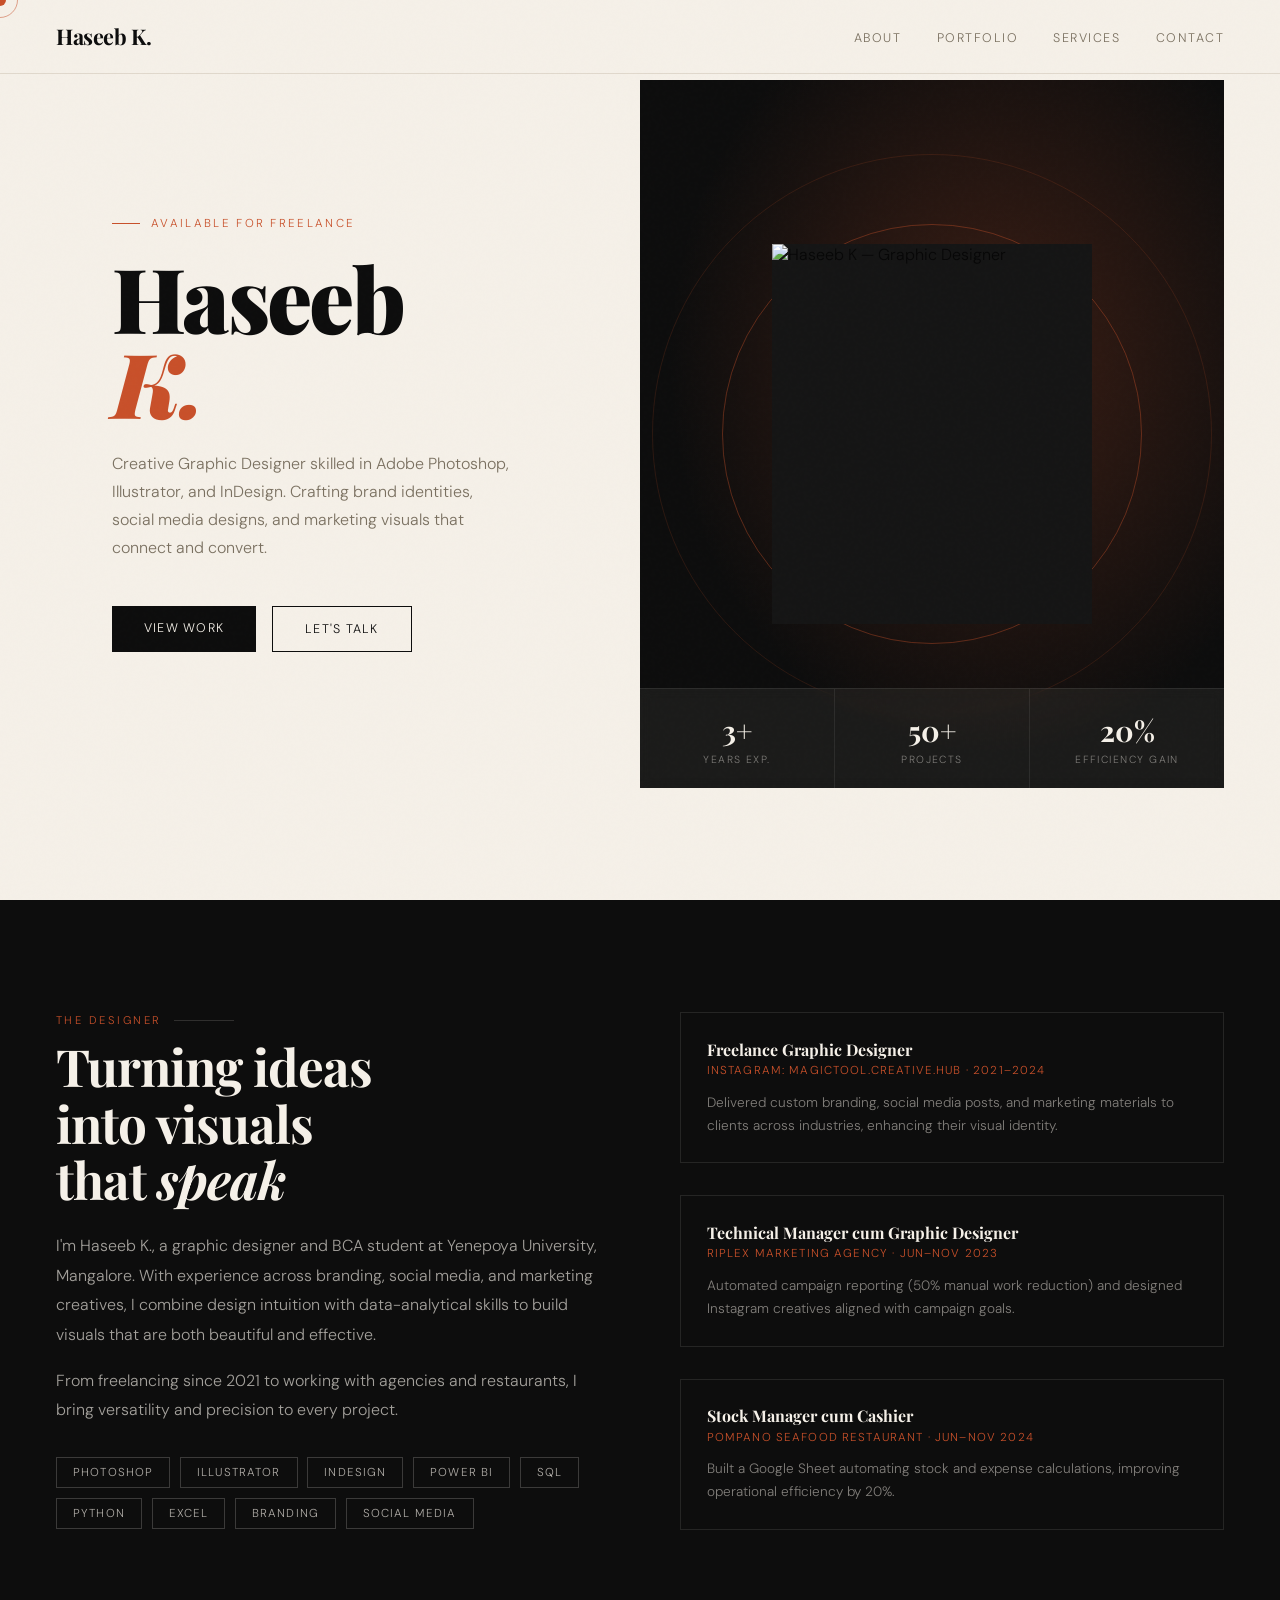
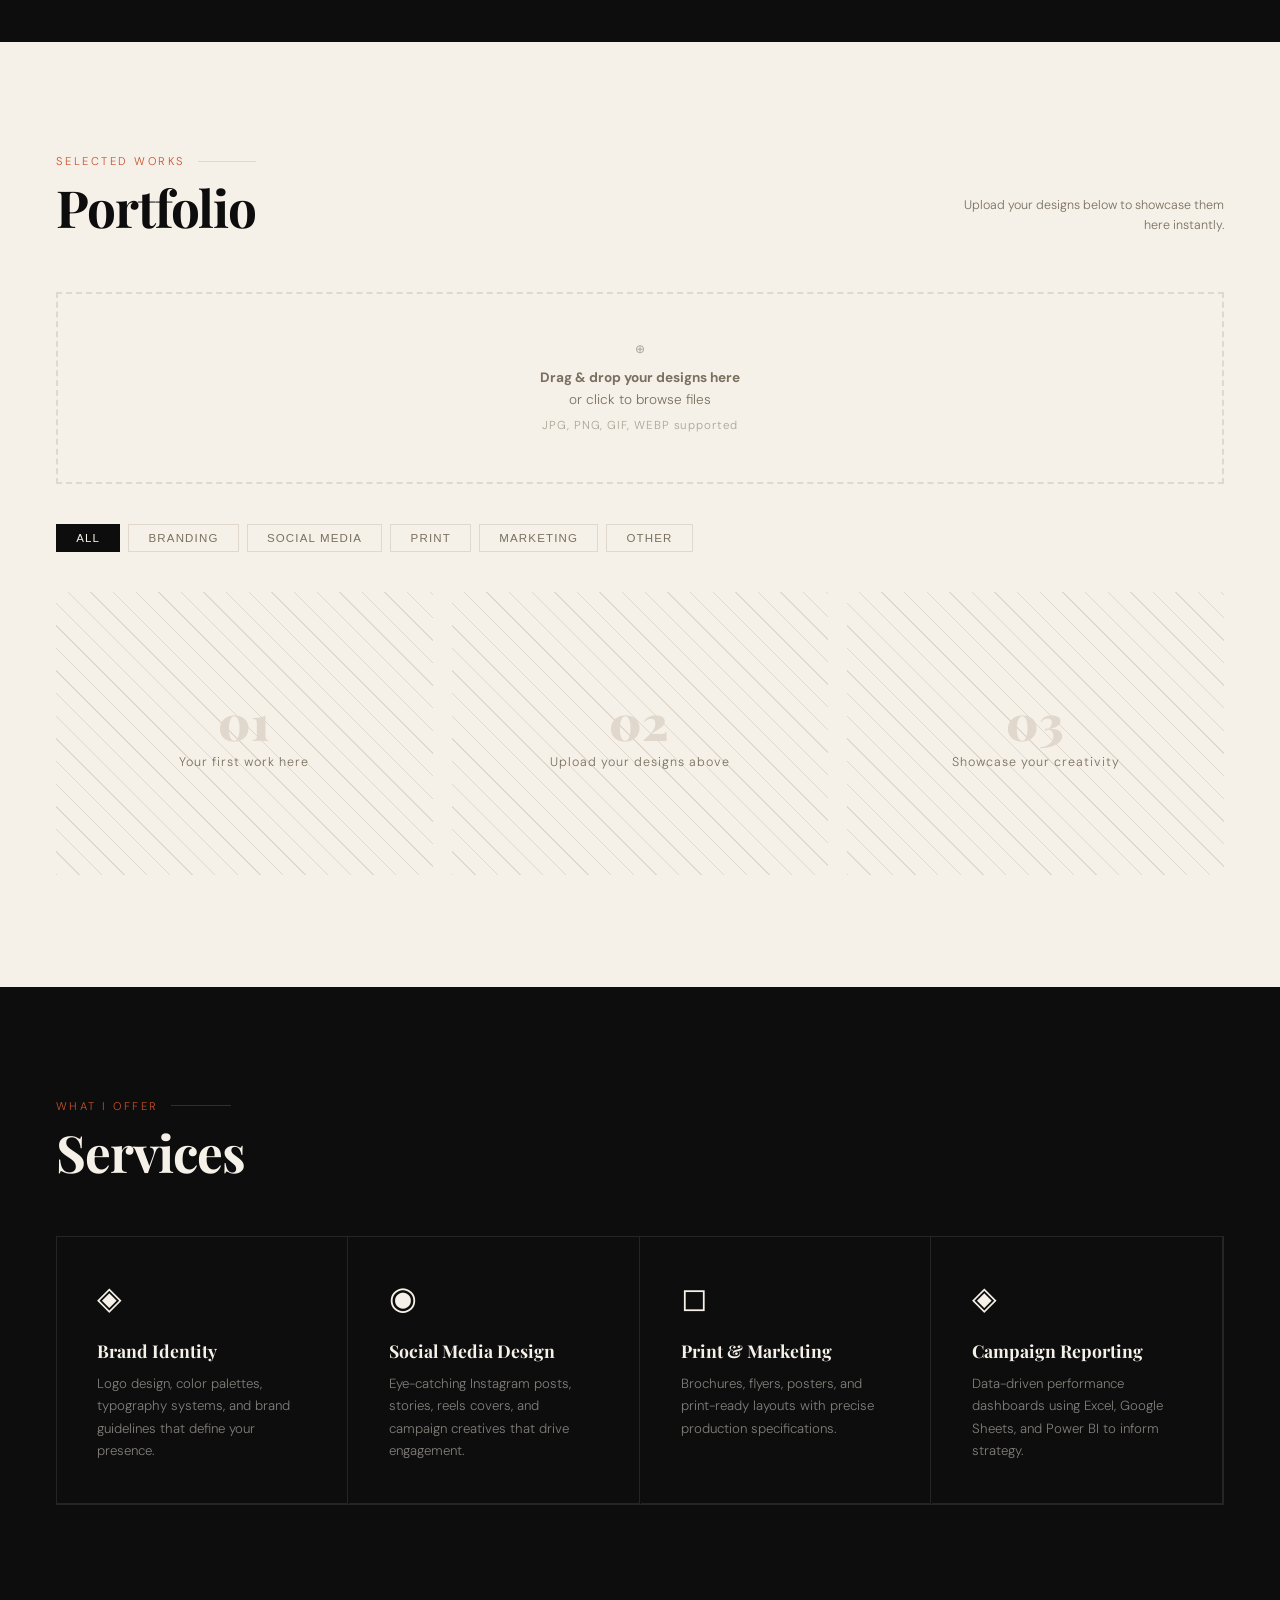
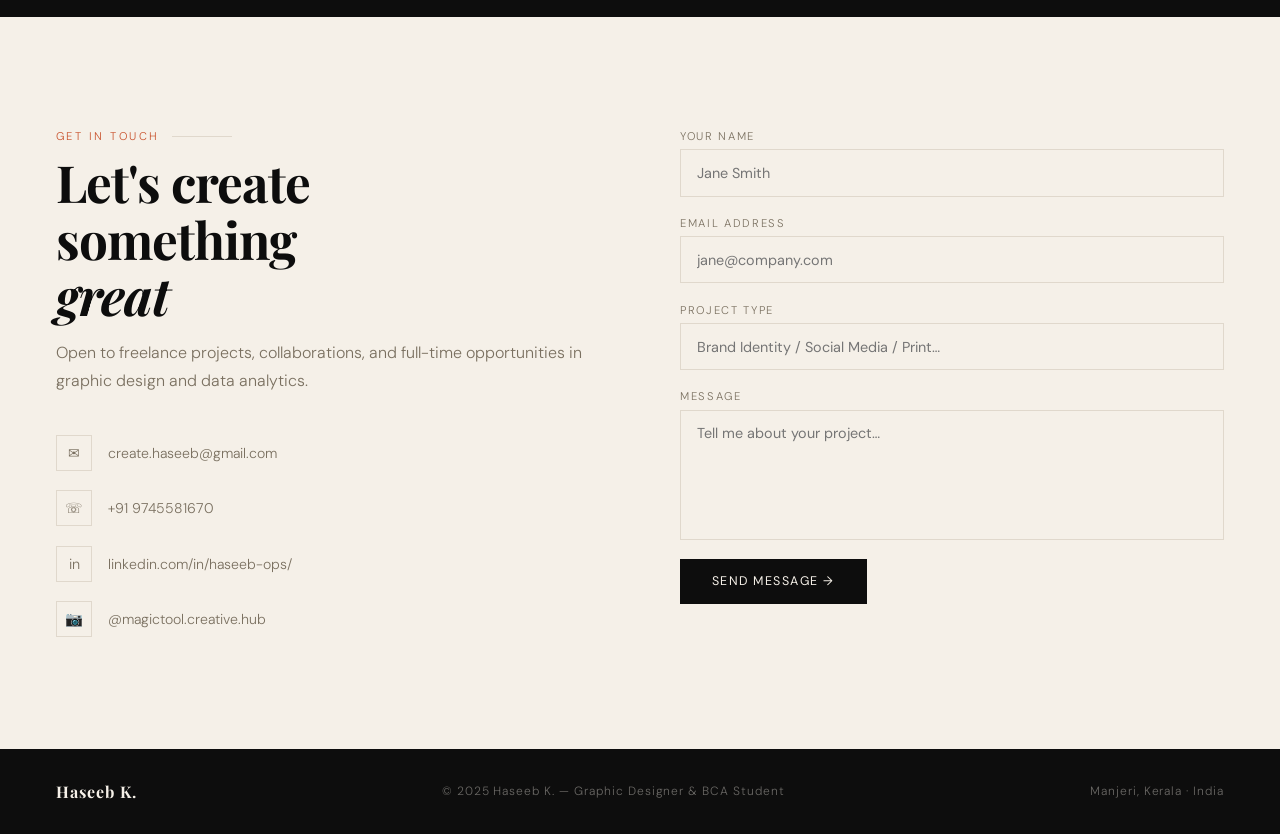
==== haseeb_portfolio.html @ 5ea28320 "Add files via upload" ====
<!DOCTYPE html>
<html lang="en">
<head>
<meta charset="UTF-8">
<meta name="viewport" content="width=device-width, initial-scale=1.0">
<title>Haseeb K — Graphic Designer</title>
<link href="https://fonts.googleapis.com/css2?family=Playfair+Display:ital,wght@0,400;0,700;0,900;1,400&family=DM+Sans:wght@300;400;500&display=swap" rel="stylesheet">
<style>
  *, *::before, *::after { margin: 0; padding: 0; box-sizing: border-box; }

  :root {
    --ink: #0d0d0d;
    --cream: #f5f0e8;
    --accent: #c8502a;
    --muted: #7a7060;
    --card-bg: #ffffff;
    --border: #e0d8cc;
  }

  html { scroll-behavior: smooth; }

  body {
    background: var(--cream);
    color: var(--ink);
    font-family: 'DM Sans', sans-serif;
    font-weight: 300;
    overflow-x: hidden;
  }

  /* ── CURSOR ── */
  .cursor {
    width: 12px; height: 12px;
    background: var(--accent);
    border-radius: 50%;
    position: fixed;
    pointer-events: none;
    z-index: 9999;
    transition: transform 0.15s ease, opacity 0.2s;
    transform: translate(-50%, -50%);
  }
  .cursor-ring {
    width: 36px; height: 36px;
    border: 1.5px solid var(--accent);
    border-radius: 50%;
    position: fixed;
    pointer-events: none;
    z-index: 9998;
    transition: transform 0.35s cubic-bezier(.25,.8,.25,1), opacity 0.3s;
    transform: translate(-50%, -50%);
    opacity: 0.5;
  }

  /* ── NOISE OVERLAY ── */
  body::before {
    content: '';
    position: fixed; inset: 0;
    background-image: url("data:image/svg+xml,%3Csvg viewBox='0 0 256 256' xmlns='http://www.w3.org/2000/svg'%3E%3Cfilter id='noise'%3E%3CfeTurbulence type='fractalNoise' baseFrequency='0.9' numOctaves='4' stitchTiles='stitch'/%3E%3C/filter%3E%3Crect width='100%25' height='100%25' filter='url(%23noise)' opacity='0.04'/%3E%3C/svg%3E");
    pointer-events: none;
    z-index: 9990;
    opacity: 0.35;
  }

  /* ── NAV ── */
  nav {
    position: fixed; top: 0; left: 0; right: 0;
    display: flex; align-items: center; justify-content: space-between;
    padding: 1.4rem 3.5rem;
    z-index: 100;
    background: rgba(245,240,232,0.85);
    backdrop-filter: blur(12px);
    border-bottom: 1px solid var(--border);
  }
  .nav-logo {
    font-family: 'Playfair Display', serif;
    font-size: 1.35rem;
    font-weight: 700;
    letter-spacing: -0.02em;
    color: var(--ink);
    text-decoration: none;
  }
  .nav-links { display: flex; gap: 2.2rem; list-style: none; }
  .nav-links a {
    font-size: 0.78rem;
    letter-spacing: 0.12em;
    text-transform: uppercase;
    color: var(--muted);
    text-decoration: none;
    transition: color 0.2s;
  }
  .nav-links a:hover { color: var(--accent); }

  /* ── HERO ── */
  .hero {
    min-height: 100vh;
    display: grid;
    grid-template-columns: 1fr 1fr;
    padding-top: 80px;
    position: relative;
    overflow: hidden;
  }
  .hero-left {
    display: flex;
    flex-direction: column;
    justify-content: center;
    padding: 6rem 3.5rem 6rem 3.5rem;
  }
  .hero-tag {
    font-size: 0.72rem;
    letter-spacing: 0.2em;
    text-transform: uppercase;
    color: var(--accent);
    margin-bottom: 1.4rem;
    display: flex; align-items: center; gap: 0.7rem;
    opacity: 0; animation: fadeUp 0.8s 0.2s forwards;
  }
  .hero-tag::before {
    content: ''; display: block;
    width: 28px; height: 1px; background: var(--accent);
  }
  .hero-name {
    font-family: 'Playfair Display', serif;
    font-size: clamp(3.5rem, 7vw, 6.5rem);
    font-weight: 900;
    line-height: 0.95;
    letter-spacing: -0.03em;
    margin-bottom: 1.6rem;
    opacity: 0; animation: fadeUp 0.8s 0.35s forwards;
  }
  .hero-name em {
    font-style: italic;
    color: var(--accent);
  }
  .hero-bio {
    font-size: 1rem;
    line-height: 1.75;
    color: var(--muted);
    max-width: 400px;
    margin-bottom: 2.8rem;
    opacity: 0; animation: fadeUp 0.8s 0.5s forwards;
  }
  .hero-cta {
    display: flex; gap: 1rem;
    opacity: 0; animation: fadeUp 0.8s 0.65s forwards;
  }
  .btn-primary {
    padding: 0.85rem 2rem;
    background: var(--ink);
    color: var(--cream);
    font-size: 0.78rem;
    letter-spacing: 0.1em;
    text-transform: uppercase;
    text-decoration: none;
    transition: background 0.2s, transform 0.15s;
  }
  .btn-primary:hover { background: var(--accent); transform: translateY(-2px); }
  .btn-outline {
    padding: 0.85rem 2rem;
    border: 1.5px solid var(--ink);
    color: var(--ink);
    font-size: 0.78rem;
    letter-spacing: 0.1em;
    text-transform: uppercase;
    text-decoration: none;
    transition: border-color 0.2s, color 0.2s, transform 0.15s;
  }
  .btn-outline:hover { border-color: var(--accent); color: var(--accent); transform: translateY(-2px); }

  .hero-right {
    position: relative;
    display: flex; align-items: center; justify-content: center;
    background: var(--ink);
    overflow: hidden;
    opacity: 0; animation: fadeIn 1s 0.4s forwards;
  }
  .hero-right::before {
    content: '';
    position: absolute; inset: 0;
    background: radial-gradient(ellipse at 60% 40%, rgba(200,80,42,0.25) 0%, transparent 65%);
  }
  .hero-portrait-wrap {
    position: relative; z-index: 2;
    width: 320px; height: 380px;
  }
  .hero-portrait-wrap img {
    width: 100%; height: 100%;
    object-fit: cover;
    filter: grayscale(20%) contrast(1.05);
    display: block;
  }
  .hero-decor-circle {
    position: absolute;
    border: 1px solid rgba(200,80,42,0.4);
    border-radius: 50%;
  }
  .hero-decor-circle:nth-child(1) { width: 420px; height: 420px; top: 50%; left: 50%; transform: translate(-50%,-50%); }
  .hero-decor-circle:nth-child(2) { width: 560px; height: 560px; top: 50%; left: 50%; transform: translate(-50%,-50%); opacity: 0.4; }
  .hero-stat-strip {
    position: absolute;
    bottom: 0; left: 0; right: 0;
    display: flex;
    background: rgba(245,240,232,0.06);
    backdrop-filter: blur(6px);
    border-top: 1px solid rgba(255,255,255,0.08);
  }
  .hero-stat {
    flex: 1;
    padding: 1.4rem;
    text-align: center;
    border-right: 1px solid rgba(255,255,255,0.08);
  }
  .hero-stat:last-child { border-right: none; }
  .hero-stat-num {
    font-family: 'Playfair Display', serif;
    font-size: 1.8rem;
    font-weight: 700;
    color: var(--cream);
  }
  .hero-stat-label {
    font-size: 0.65rem;
    letter-spacing: 0.14em;
    text-transform: uppercase;
    color: rgba(245,240,232,0.45);
    margin-top: 0.2rem;
  }

  /* ── SECTION COMMON ── */
  section { padding: 7rem 3.5rem; }
  .section-label {
    font-size: 0.7rem;
    letter-spacing: 0.22em;
    text-transform: uppercase;
    color: var(--accent);
    margin-bottom: 0.7rem;
    display: flex; align-items: center; gap: 0.8rem;
  }
  .section-label::after {
    content: ''; flex: 1;
    height: 1px; background: var(--border);
    max-width: 60px;
  }
  .section-title {
    font-family: 'Playfair Display', serif;
    font-size: clamp(2rem, 4vw, 3.2rem);
    font-weight: 700;
    line-height: 1.1;
    letter-spacing: -0.02em;
    margin-bottom: 3.5rem;
  }

  /* ── ABOUT ── */
  #about {
    background: var(--ink);
    color: var(--cream);
    display: grid;
    grid-template-columns: 1fr 1fr;
    gap: 5rem;
    align-items: center;
  }
  #about .section-label { color: var(--accent); }
  #about .section-label::after { background: rgba(245,240,232,0.15); }
  #about .section-title { color: var(--cream); margin-bottom: 1.5rem; }
  .about-text { font-size: 1rem; line-height: 1.85; color: rgba(245,240,232,0.65); }
  .skills-grid {
    display: flex; flex-wrap: wrap; gap: 0.6rem;
    margin-top: 2rem;
  }
  .skill-chip {
    padding: 0.45rem 1rem;
    border: 1px solid rgba(245,240,232,0.2);
    font-size: 0.72rem;
    letter-spacing: 0.1em;
    text-transform: uppercase;
    color: rgba(245,240,232,0.7);
    transition: border-color 0.2s, color 0.2s;
  }
  .skill-chip:hover { border-color: var(--accent); color: var(--accent); }
  .about-right { display: flex; flex-direction: column; gap: 2rem; }
  .exp-item {
    padding: 1.6rem;
    border: 1px solid rgba(245,240,232,0.1);
    transition: border-color 0.2s;
  }
  .exp-item:hover { border-color: rgba(200,80,42,0.4); }
  .exp-role {
    font-family: 'Playfair Display', serif;
    font-size: 1rem;
    font-weight: 700;
    color: var(--cream);
    margin-bottom: 0.2rem;
  }
  .exp-company {
    font-size: 0.72rem;
    letter-spacing: 0.1em;
    text-transform: uppercase;
    color: var(--accent);
    margin-bottom: 0.8rem;
  }
  .exp-desc { font-size: 0.85rem; line-height: 1.7; color: rgba(245,240,232,0.5); }

  /* ── PORTFOLIO ── */
  #portfolio { background: var(--cream); }
  .portfolio-intro {
    display: flex; justify-content: space-between; align-items: flex-end;
    margin-bottom: 3.5rem;
  }
  .portfolio-intro .section-title { margin-bottom: 0; }

  /* Upload area */
  .upload-zone {
    border: 2px dashed var(--border);
    padding: 3rem 2rem;
    text-align: center;
    margin-bottom: 2.5rem;
    cursor: pointer;
    transition: border-color 0.2s, background 0.2s;
    position: relative;
  }
  .upload-zone:hover, .upload-zone.dragging {
    border-color: var(--accent);
    background: rgba(200,80,42,0.03);
  }
  .upload-zone input[type="file"] {
    position: absolute; inset: 0; opacity: 0; cursor: pointer; width: 100%; height: 100%;
  }
  .upload-icon {
    font-size: 2.5rem; margin-bottom: 0.8rem; display: block;
    color: var(--muted);
  }
  .upload-zone p {
    font-size: 0.85rem;
    color: var(--muted);
    margin-bottom: 0.3rem;
  }
  .upload-zone span {
    font-size: 0.72rem;
    color: rgba(122,112,96,0.6);
    letter-spacing: 0.08em;
  }

  /* Filter tabs */
  .filter-tabs {
    display: flex; gap: 0.5rem;
    margin-bottom: 2.5rem;
    flex-wrap: wrap;
  }
  .filter-tab {
    padding: 0.45rem 1.2rem;
    font-size: 0.72rem;
    letter-spacing: 0.1em;
    text-transform: uppercase;
    border: 1.5px solid var(--border);
    background: none;
    cursor: pointer;
    transition: all 0.2s;
    color: var(--muted);
  }
  .filter-tab.active, .filter-tab:hover {
    background: var(--ink);
    border-color: var(--ink);
    color: var(--cream);
  }

  /* Grid */
  .portfolio-grid {
    display: grid;
    grid-template-columns: repeat(auto-fill, minmax(300px, 1fr));
    gap: 1.2rem;
  }
  .portfolio-item {
    position: relative;
    overflow: hidden;
    aspect-ratio: 4/3;
    background: var(--border);
    cursor: pointer;
  }
  .portfolio-item img {
    width: 100%; height: 100%;
    object-fit: cover;
    display: block;
    transition: transform 0.5s cubic-bezier(.25,.8,.25,1);
  }
  .portfolio-item:hover img { transform: scale(1.06); }
  .portfolio-overlay {
    position: absolute; inset: 0;
    background: linear-gradient(to top, rgba(13,13,13,0.85) 0%, transparent 50%);
    opacity: 0;
    transition: opacity 0.3s;
    display: flex; flex-direction: column; justify-content: flex-end;
    padding: 1.5rem;
  }
  .portfolio-item:hover .portfolio-overlay { opacity: 1; }
  .p-item-title {
    font-family: 'Playfair Display', serif;
    font-size: 1.1rem;
    color: var(--cream);
    font-weight: 700;
  }
  .p-item-cat {
    font-size: 0.65rem;
    letter-spacing: 0.15em;
    text-transform: uppercase;
    color: var(--accent);
    margin-top: 0.2rem;
  }
  .p-item-del-btn {
    position: absolute; top: 0.7rem; right: 0.7rem;
    background: rgba(200,80,42,0.85);
    color: white;
    border: none;
    width: 26px; height: 26px;
    border-radius: 50%;
    font-size: 0.9rem;
    cursor: pointer;
    display: none;
    align-items: center; justify-content: center;
    z-index: 10;
  }
  .portfolio-item:hover .p-item-del-btn { display: flex; }

  /* Placeholder cards */
  .placeholder-card {
    aspect-ratio: 4/3;
    background: repeating-linear-gradient(
      45deg,
      var(--border),
      var(--border) 1px,
      transparent 1px,
      transparent 16px
    );
    display: flex; flex-direction: column;
    align-items: center; justify-content: center;
    color: var(--muted);
    font-size: 0.78rem;
    letter-spacing: 0.08em;
    text-align: center;
    gap: 0.6rem;
    padding: 1.5rem;
  }
  .placeholder-card .ph-num {
    font-family: 'Playfair Display', serif;
    font-size: 3rem;
    font-weight: 900;
    color: var(--border);
    line-height: 1;
  }

  /* Lightbox */
  .lightbox {
    display: none;
    position: fixed; inset: 0;
    background: rgba(13,13,13,0.95);
    z-index: 1000;
    align-items: center; justify-content: center;
    padding: 2rem;
  }
  .lightbox.open { display: flex; }
  .lightbox-img {
    max-width: 85vw; max-height: 85vh;
    object-fit: contain;
    display: block;
  }
  .lightbox-close {
    position: absolute; top: 1.5rem; right: 1.5rem;
    background: none; border: 1.5px solid rgba(245,240,232,0.3);
    color: var(--cream);
    width: 40px; height: 40px;
    font-size: 1.1rem;
    cursor: pointer;
    display: flex; align-items: center; justify-content: center;
    transition: border-color 0.2s;
  }
  .lightbox-close:hover { border-color: var(--accent); color: var(--accent); }
  .lightbox-info {
    position: absolute; bottom: 1.5rem; left: 50%; transform: translateX(-50%);
    text-align: center;
  }
  .lightbox-title {
    font-family: 'Playfair Display', serif;
    font-size: 1.2rem; color: var(--cream); font-weight: 700;
  }
  .lightbox-cat {
    font-size: 0.68rem; letter-spacing: 0.15em;
    text-transform: uppercase; color: var(--accent);
    margin-top: 0.2rem;
  }

  /* ── SERVICES ── */
  #services {
    background: var(--ink);
    color: var(--cream);
  }
  #services .section-label { color: var(--accent); }
  #services .section-label::after { background: rgba(245,240,232,0.15); }
  #services .section-title { color: var(--cream); }
  .services-grid {
    display: grid;
    grid-template-columns: repeat(auto-fill, minmax(240px, 1fr));
    gap: 1px;
    border: 1px solid rgba(245,240,232,0.1);
  }
  .service-card {
    padding: 2.5rem;
    border-right: 1px solid rgba(245,240,232,0.1);
    border-bottom: 1px solid rgba(245,240,232,0.1);
    transition: background 0.25s;
  }
  .service-card:hover { background: rgba(200,80,42,0.06); }
  .service-icon { font-size: 2rem; margin-bottom: 1.2rem; display: block; }
  .service-name {
    font-family: 'Playfair Display', serif;
    font-size: 1.1rem;
    font-weight: 700;
    color: var(--cream);
    margin-bottom: 0.7rem;
  }
  .service-desc { font-size: 0.83rem; line-height: 1.7; color: rgba(245,240,232,0.5); }

  /* ── CONTACT ── */
  #contact { background: var(--cream); }
  .contact-grid {
    display: grid; grid-template-columns: 1fr 1fr; gap: 5rem; align-items: start;
  }
  .contact-left .section-title { margin-bottom: 1rem; }
  .contact-tagline { font-size: 1rem; line-height: 1.75; color: var(--muted); margin-bottom: 2.5rem; }
  .contact-info { display: flex; flex-direction: column; gap: 1.2rem; }
  .contact-info-item {
    display: flex; align-items: center; gap: 1rem;
    font-size: 0.88rem; color: var(--muted);
  }
  .contact-info-icon {
    width: 36px; height: 36px;
    border: 1.5px solid var(--border);
    display: flex; align-items: center; justify-content: center;
    font-size: 0.9rem;
    flex-shrink: 0;
  }
  .contact-form { display: flex; flex-direction: column; gap: 1.2rem; }
  .form-group { display: flex; flex-direction: column; gap: 0.4rem; }
  .form-label {
    font-size: 0.7rem; letter-spacing: 0.15em;
    text-transform: uppercase; color: var(--muted);
  }
  .form-input, .form-textarea {
    background: none;
    border: 1.5px solid var(--border);
    padding: 0.85rem 1rem;
    font-family: 'DM Sans', sans-serif;
    font-size: 0.9rem;
    color: var(--ink);
    outline: none;
    transition: border-color 0.2s;
    width: 100%;
    resize: none;
  }
  .form-input:focus, .form-textarea:focus { border-color: var(--accent); }
  .form-textarea { min-height: 130px; }
  .form-submit {
    padding: 0.9rem 2rem;
    background: var(--ink);
    color: var(--cream);
    border: none;
    font-family: 'DM Sans', sans-serif;
    font-size: 0.78rem;
    letter-spacing: 0.12em;
    text-transform: uppercase;
    cursor: pointer;
    transition: background 0.2s;
    align-self: flex-start;
  }
  .form-submit:hover { background: var(--accent); }

  /* ── FOOTER ── */
  footer {
    background: var(--ink);
    color: rgba(245,240,232,0.4);
    text-align: center;
    padding: 2rem 3.5rem;
    font-size: 0.75rem;
    letter-spacing: 0.08em;
    display: flex; justify-content: space-between; align-items: center;
  }
  footer .footer-logo {
    font-family: 'Playfair Display', serif;
    color: var(--cream);
    font-size: 1rem; font-weight: 700;
  }

  /* ── ANIMATIONS ── */
  @keyframes fadeUp {
    from { opacity: 0; transform: translateY(22px); }
    to   { opacity: 1; transform: translateY(0); }
  }
  @keyframes fadeIn {
    from { opacity: 0; }
    to   { opacity: 1; }
  }

  /* ── RESPONSIVE ── */
  @media (max-width: 900px) {
    nav { padding: 1.2rem 1.5rem; }
    .nav-links { display: none; }
    .hero { grid-template-columns: 1fr; min-height: auto; }
    .hero-left { padding: 6rem 1.5rem 3rem; }
    .hero-right { min-height: 55vw; }
    #about, .contact-grid { grid-template-columns: 1fr; gap: 3rem; }
    section { padding: 5rem 1.5rem; }
    .portfolio-intro { flex-direction: column; align-items: flex-start; gap: 1.5rem; }
    footer { flex-direction: column; gap: 0.5rem; text-align: center; }
  }

  /* Category label modal */
  .modal-overlay {
    display: none; position: fixed; inset: 0;
    background: rgba(13,13,13,0.6); z-index: 500;
    align-items: center; justify-content: center;
  }
  .modal-overlay.open { display: flex; }
  .modal-box {
    background: var(--cream);
    padding: 2.5rem; width: 360px;
    display: flex; flex-direction: column; gap: 1.2rem;
  }
  .modal-title {
    font-family: 'Playfair Display', serif;
    font-size: 1.3rem; font-weight: 700;
  }
  .modal-box .form-input { background: white; }
  .modal-actions { display: flex; gap: 0.8rem; }
  .modal-btn {
    padding: 0.7rem 1.5rem;
    font-family: 'DM Sans', sans-serif;
    font-size: 0.75rem; letter-spacing: 0.1em;
    text-transform: uppercase; cursor: pointer; border: none;
  }
  .modal-btn-primary { background: var(--ink); color: var(--cream); }
  .modal-btn-secondary { background: none; border: 1.5px solid var(--border); color: var(--muted); }
</style>
</head>
<body>

<div class="cursor" id="cursor"></div>
<div class="cursor-ring" id="cursorRing"></div>

<!-- NAV -->
<nav>
  <a href="#" class="nav-logo">Haseeb K.</a>
  <ul class="nav-links">
    <li><a href="#about">About</a></li>
    <li><a href="#portfolio">Portfolio</a></li>
    <li><a href="#services">Services</a></li>
    <li><a href="#contact">Contact</a></li>
  </ul>
</nav>

<!-- HERO -->
<section class="hero" id="home">
  <div class="hero-left">
    <div class="hero-tag">Available for freelance</div>
    <h1 class="hero-name">Haseeb<br><em>K.</em></h1>
    <p class="hero-bio">
      Creative Graphic Designer skilled in Adobe Photoshop, Illustrator, and InDesign. Crafting brand identities, social media designs, and marketing visuals that connect and convert.
    </p>
    <div class="hero-cta">
      <a href="#portfolio" class="btn-primary">View Work</a>
      <a href="#contact" class="btn-outline">Let's Talk</a>
    </div>
  </div>
  <div class="hero-right">
    <div class="hero-decor-circle"></div>
    <div class="hero-decor-circle"></div>
    <div class="hero-portrait-wrap">
      <!-- Placeholder portrait - replace src with actual photo -->
      <img src="https://i.pravatar.cc/400?img=11" alt="Haseeb K — Graphic Designer" onerror="this.style.background='#1a1a1a';this.removeAttribute('src')">
    </div>
    <div class="hero-stat-strip">
      <div class="hero-stat">
        <div class="hero-stat-num">3+</div>
        <div class="hero-stat-label">Years Exp.</div>
      </div>
      <div class="hero-stat">
        <div class="hero-stat-num">50+</div>
        <div class="hero-stat-label">Projects</div>
      </div>
      <div class="hero-stat">
        <div class="hero-stat-num">20%</div>
        <div class="hero-stat-label">Efficiency Gain</div>
      </div>
    </div>
  </div>
</section>

<!-- ABOUT -->
<section id="about">
  <div>
    <div class="section-label">The Designer</div>
    <h2 class="section-title">Turning ideas<br>into visuals<br>that <em>speak</em></h2>
    <p class="about-text">
      I'm Haseeb K., a graphic designer and BCA student at Yenepoya University, Mangalore. With experience across branding, social media, and marketing creatives, I combine design intuition with data-analytical skills to build visuals that are both beautiful and effective.
    </p>
    <p class="about-text" style="margin-top:1rem;">
      From freelancing since 2021 to working with agencies and restaurants, I bring versatility and precision to every project.
    </p>
    <div class="skills-grid">
      <span class="skill-chip">Photoshop</span>
      <span class="skill-chip">Illustrator</span>
      <span class="skill-chip">InDesign</span>
      <span class="skill-chip">Power BI</span>
      <span class="skill-chip">SQL</span>
      <span class="skill-chip">Python</span>
      <span class="skill-chip">Excel</span>
      <span class="skill-chip">Branding</span>
      <span class="skill-chip">Social Media</span>
    </div>
  </div>
  <div class="about-right">
    <div class="exp-item">
      <div class="exp-role">Freelance Graphic Designer</div>
      <div class="exp-company">Instagram: magictool.creative.hub · 2021–2024</div>
      <div class="exp-desc">Delivered custom branding, social media posts, and marketing materials to clients across industries, enhancing their visual identity.</div>
    </div>
    <div class="exp-item">
      <div class="exp-role">Technical Manager cum Graphic Designer</div>
      <div class="exp-company">Riplex Marketing Agency · Jun–Nov 2023</div>
      <div class="exp-desc">Automated campaign reporting (50% manual work reduction) and designed Instagram creatives aligned with campaign goals.</div>
    </div>
    <div class="exp-item">
      <div class="exp-role">Stock Manager cum Cashier</div>
      <div class="exp-company">Pompano Seafood Restaurant · Jun–Nov 2024</div>
      <div class="exp-desc">Built a Google Sheet automating stock and expense calculations, improving operational efficiency by 20%.</div>
    </div>
  </div>
</section>

<!-- PORTFOLIO -->
<section id="portfolio">
  <div class="portfolio-intro">
    <div>
      <div class="section-label">Selected Works</div>
      <h2 class="section-title">Portfolio</h2>
    </div>
    <div style="font-size:0.78rem;color:var(--muted);max-width:260px;line-height:1.6;text-align:right;">
      Upload your designs below to showcase them here instantly.
    </div>
  </div>

  <!-- Upload zone -->
  <div class="upload-zone" id="uploadZone">
    <input type="file" id="fileInput" accept="image/*" multiple>
    <span class="upload-icon">⊕</span>
    <p><strong>Drag & drop your designs here</strong></p>
    <p>or click to browse files</p>
    <span>JPG, PNG, GIF, WEBP supported</span>
  </div>

  <!-- Filter tabs -->
  <div class="filter-tabs" id="filterTabs">
    <button class="filter-tab active" data-cat="all">All</button>
    <button class="filter-tab" data-cat="branding">Branding</button>
    <button class="filter-tab" data-cat="social">Social Media</button>
    <button class="filter-tab" data-cat="print">Print</button>
    <button class="filter-tab" data-cat="marketing">Marketing</button>
    <button class="filter-tab" data-cat="other">Other</button>
  </div>

  <!-- Grid -->
  <div class="portfolio-grid" id="portfolioGrid">
    <!-- Placeholder cards -->
    <div class="placeholder-card" id="ph1">
      <span class="ph-num">01</span>
      <span>Your first work here</span>
    </div>
    <div class="placeholder-card" id="ph2">
      <span class="ph-num">02</span>
      <span>Upload your designs above</span>
    </div>
    <div class="placeholder-card" id="ph3">
      <span class="ph-num">03</span>
      <span>Showcase your creativity</span>
    </div>
  </div>
</section>

<!-- SERVICES -->
<section id="services">
  <div class="section-label">What I Offer</div>
  <h2 class="section-title">Services</h2>
  <div class="services-grid">
    <div class="service-card">
      <span class="service-icon">◈</span>
      <div class="service-name">Brand Identity</div>
      <div class="service-desc">Logo design, color palettes, typography systems, and brand guidelines that define your presence.</div>
    </div>
    <div class="service-card">
      <span class="service-icon">◉</span>
      <div class="service-name">Social Media Design</div>
      <div class="service-desc">Eye-catching Instagram posts, stories, reels covers, and campaign creatives that drive engagement.</div>
    </div>
    <div class="service-card">
      <span class="service-icon">◻</span>
      <div class="service-name">Print & Marketing</div>
      <div class="service-desc">Brochures, flyers, posters, and print-ready layouts with precise production specifications.</div>
    </div>
    <div class="service-card">
      <span class="service-icon">◈</span>
      <div class="service-name">Campaign Reporting</div>
      <div class="service-desc">Data-driven performance dashboards using Excel, Google Sheets, and Power BI to inform strategy.</div>
    </div>
  </div>
</section>

<!-- CONTACT -->
<section id="contact">
  <div class="contact-grid">
    <div class="contact-left">
      <div class="section-label">Get in Touch</div>
      <h2 class="section-title">Let's create<br>something<br><em style="font-family:'Playfair Display',serif;font-style:italic;">great</em></h2>
      <p class="contact-tagline">Open to freelance projects, collaborations, and full-time opportunities in graphic design and data analytics.</p>
      <div class="contact-info">
        <div class="contact-info-item">
          <div class="contact-info-icon">✉</div>
          create.haseeb@gmail.com
        </div>
        <div class="contact-info-item">
          <div class="contact-info-icon">☏</div>
          +91 9745581670
        </div>
        <div class="contact-info-item">
          <div class="contact-info-icon">in</div>
          linkedin.com/in/haseeb-ops/
        </div>
        <div class="contact-info-item">
          <div class="contact-info-icon">📷</div>
          @magictool.creative.hub
        </div>
      </div>
    </div>
    <div>
      <div class="contact-form">
        <div class="form-group">
          <label class="form-label">Your Name</label>
          <input type="text" class="form-input" placeholder="Jane Smith">
        </div>
        <div class="form-group">
          <label class="form-label">Email Address</label>
          <input type="email" class="form-input" placeholder="jane@company.com">
        </div>
        <div class="form-group">
          <label class="form-label">Project Type</label>
          <input type="text" class="form-input" placeholder="Brand Identity / Social Media / Print…">
        </div>
        <div class="form-group">
          <label class="form-label">Message</label>
          <textarea class="form-textarea" placeholder="Tell me about your project…"></textarea>
        </div>
        <button class="form-submit" onclick="handleContactForm(event)">Send Message →</button>
      </div>
    </div>
  </div>
</section>

<!-- FOOTER -->
<footer>
  <span class="footer-logo">Haseeb K.</span>
  <span>© 2025 Haseeb K. — Graphic Designer & BCA Student</span>
  <span>Manjeri, Kerala · India</span>
</footer>

<!-- LIGHTBOX -->
<div class="lightbox" id="lightbox" onclick="closeLightbox(event)">
  <button class="lightbox-close" onclick="closeLightbox()">✕</button>
  <img class="lightbox-img" id="lightboxImg" src="" alt="">
  <div class="lightbox-info">
    <div class="lightbox-title" id="lightboxTitle"></div>
    <div class="lightbox-cat" id="lightboxCat"></div>
  </div>
</div>

<!-- CATEGORY MODAL -->
<div class="modal-overlay" id="catModal">
  <div class="modal-box">
    <div class="modal-title">Label Your Work</div>
    <div class="form-group">
      <label class="form-label">Title</label>
      <input type="text" class="form-input" id="workTitle" placeholder="e.g. Brand Identity for X">
    </div>
    <div class="form-group">
      <label class="form-label">Category</label>
      <select class="form-input" id="workCat">
        <option value="branding">Branding</option>
        <option value="social">Social Media</option>
        <option value="print">Print</option>
        <option value="marketing">Marketing</option>
        <option value="other">Other</option>
      </select>
    </div>
    <div class="modal-actions">
      <button class="modal-btn modal-btn-primary" onclick="confirmUpload()">Add to Portfolio</button>
      <button class="modal-btn modal-btn-secondary" onclick="cancelUpload()">Cancel</button>
    </div>
  </div>
</div>

<script>
  // ── CURSOR ──
  const cur = document.getElementById('cursor');
  const ring = document.getElementById('cursorRing');
  document.addEventListener('mousemove', e => {
    cur.style.left = e.clientX + 'px';
    cur.style.top = e.clientY + 'px';
    setTimeout(() => {
      ring.style.left = e.clientX + 'px';
      ring.style.top = e.clientY + 'px';
    }, 60);
  });

  // ── PORTFOLIO STATE ──
  let portfolioItems = [];
  let pendingFiles = [];
  let pendingIndex = 0;
  let currentFilter = 'all';

  function removePlaceholders() {
    ['ph1','ph2','ph3'].forEach(id => {
      const el = document.getElementById(id);
      if (el) el.remove();
    });
  }

  function renderGrid() {
    const grid = document.getElementById('portfolioGrid');
    const existing = grid.querySelectorAll('.portfolio-item');
    existing.forEach(e => e.remove());

    const filtered = currentFilter === 'all'
      ? portfolioItems
      : portfolioItems.filter(i => i.cat === currentFilter);

    if (filtered.length === 0 && portfolioItems.length === 0) return; // keep placeholders

    filtered.forEach((item, idx) => {
      const div = document.createElement('div');
      div.className = 'portfolio-item';
      div.dataset.index = idx;
      div.innerHTML = `
        <img src="${item.src}" alt="${item.title}">
        <div class="portfolio-overlay">
          <div class="p-item-title">${item.title}</div>
          <div class="p-item-cat">${item.cat}</div>
        </div>
        <button class="p-item-del-btn" title="Remove" onclick="removeItem(event,${portfolioItems.indexOf(item)})">✕</button>
      `;
      div.addEventListener('click', () => openLightbox(item));
      grid.appendChild(div);
    });
  }

  function removeItem(e, idx) {
    e.stopPropagation();
    portfolioItems.splice(idx, 1);
    renderGrid();
    if (portfolioItems.length === 0) {
      // re-add placeholders
      const grid = document.getElementById('portfolioGrid');
      ['01','02','03'].forEach((n, i) => {
        const d = document.createElement('div');
        d.className = 'placeholder-card';
        d.id = 'ph' + (i+1);
        d.innerHTML = `<span class="ph-num">${n}</span><span>Upload your designs above</span>`;
        grid.appendChild(d);
      });
    }
  }

  // ── UPLOAD ──
  const fileInput = document.getElementById('fileInput');
  const uploadZone = document.getElementById('uploadZone');

  fileInput.addEventListener('change', e => {
    const files = Array.from(e.target.files);
    if (!files.length) return;
    pendingFiles = files;
    pendingIndex = 0;
    showModal();
    fileInput.value = '';
  });

  uploadZone.addEventListener('dragover', e => { e.preventDefault(); uploadZone.classList.add('dragging'); });
  uploadZone.addEventListener('dragleave', () => uploadZone.classList.remove('dragging'));
  uploadZone.addEventListener('drop', e => {
    e.preventDefault();
    uploadZone.classList.remove('dragging');
    const files = Array.from(e.dataTransfer.files).filter(f => f.type.startsWith('image/'));
    if (!files.length) return;
    pendingFiles = files;
    pendingIndex = 0;
    showModal();
  });

  function showModal() {
    if (pendingIndex >= pendingFiles.length) { renderGrid(); return; }
    const f = pendingFiles[pendingIndex];
    document.getElementById('workTitle').value = f.name.replace(/\.[^.]+$/, '').replace(/[-_]/g,' ');
    document.getElementById('workCat').value = 'branding';
    document.getElementById('catModal').classList.add('open');
  }

  function confirmUpload() {
    const f = pendingFiles[pendingIndex];
    const title = document.getElementById('workTitle').value || f.name;
    const cat = document.getElementById('workCat').value;
    const reader = new FileReader();
    reader.onload = ev => {
      removePlaceholders();
      portfolioItems.push({ src: ev.target.result, title, cat });
      pendingIndex++;
      document.getElementById('catModal').classList.remove('open');
      if (pendingIndex < pendingFiles.length) {
        setTimeout(showModal, 200);
      } else {
        renderGrid();
      }
    };
    reader.readAsDataURL(f);
  }

  function cancelUpload() {
    document.getElementById('catModal').classList.remove('open');
    pendingIndex++;
    if (pendingIndex < pendingFiles.length) {
      setTimeout(showModal, 200);
    } else {
      renderGrid();
    }
  }

  // ── FILTER ──
  document.getElementById('filterTabs').addEventListener('click', e => {
    if (!e.target.classList.contains('filter-tab')) return;
    document.querySelectorAll('.filter-tab').forEach(t => t.classList.remove('active'));
    e.target.classList.add('active');
    currentFilter = e.target.dataset.cat;
    renderGrid();
  });

  // ── LIGHTBOX ──
  function openLightbox(item) {
    document.getElementById('lightboxImg').src = item.src;
    document.getElementById('lightboxTitle').textContent = item.title;
    document.getElementById('lightboxCat').textContent = item.cat;
    document.getElementById('lightbox').classList.add('open');
  }
  function closeLightbox(e) {
    if (!e || e.target === document.getElementById('lightbox') || e.target.classList.contains('lightbox-close')) {
      document.getElementById('lightbox').classList.remove('open');
    }
  }

  // ── CONTACT ──
  function handleContactForm(e) {
    e.preventDefault();
    const btn = e.target;
    btn.textContent = 'Message Sent ✓';
    btn.style.background = '#2a7a4a';
    setTimeout(() => { btn.textContent = 'Send Message →'; btn.style.background = ''; }, 3000);
  }

  // ── SCROLL REVEAL ──
  const obs = new IntersectionObserver(entries => {
    entries.forEach(entry => {
      if (entry.isIntersecting) {
        entry.target.style.opacity = '1';
        entry.target.style.transform = 'translateY(0)';
      }
    });
  }, { threshold: 0.1 });

  document.querySelectorAll('.exp-item, .service-card, .contact-left, .contact-form').forEach(el => {
    el.style.opacity = '0';
    el.style.transform = 'translateY(20px)';
    el.style.transition = 'opacity 0.6s ease, transform 0.6s ease';
    obs.observe(el);
  });
</script>
</body>
</html>
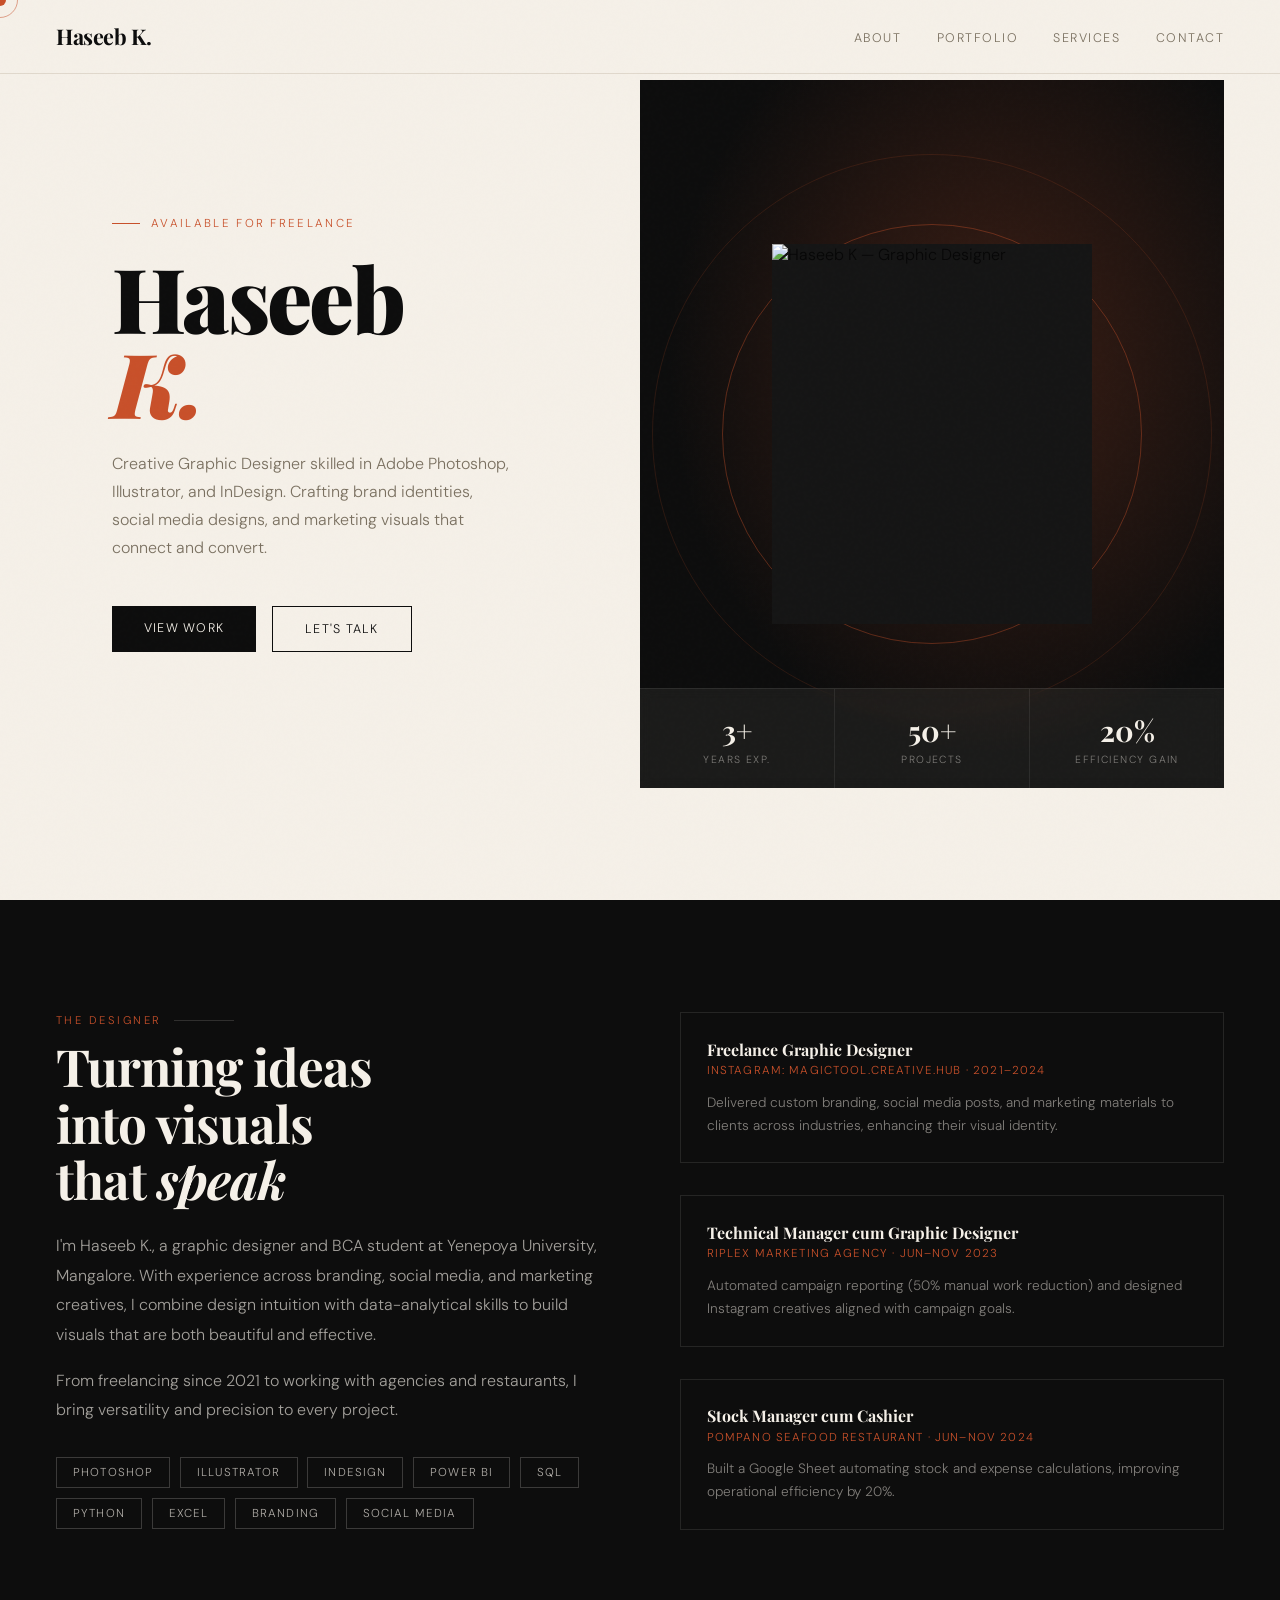
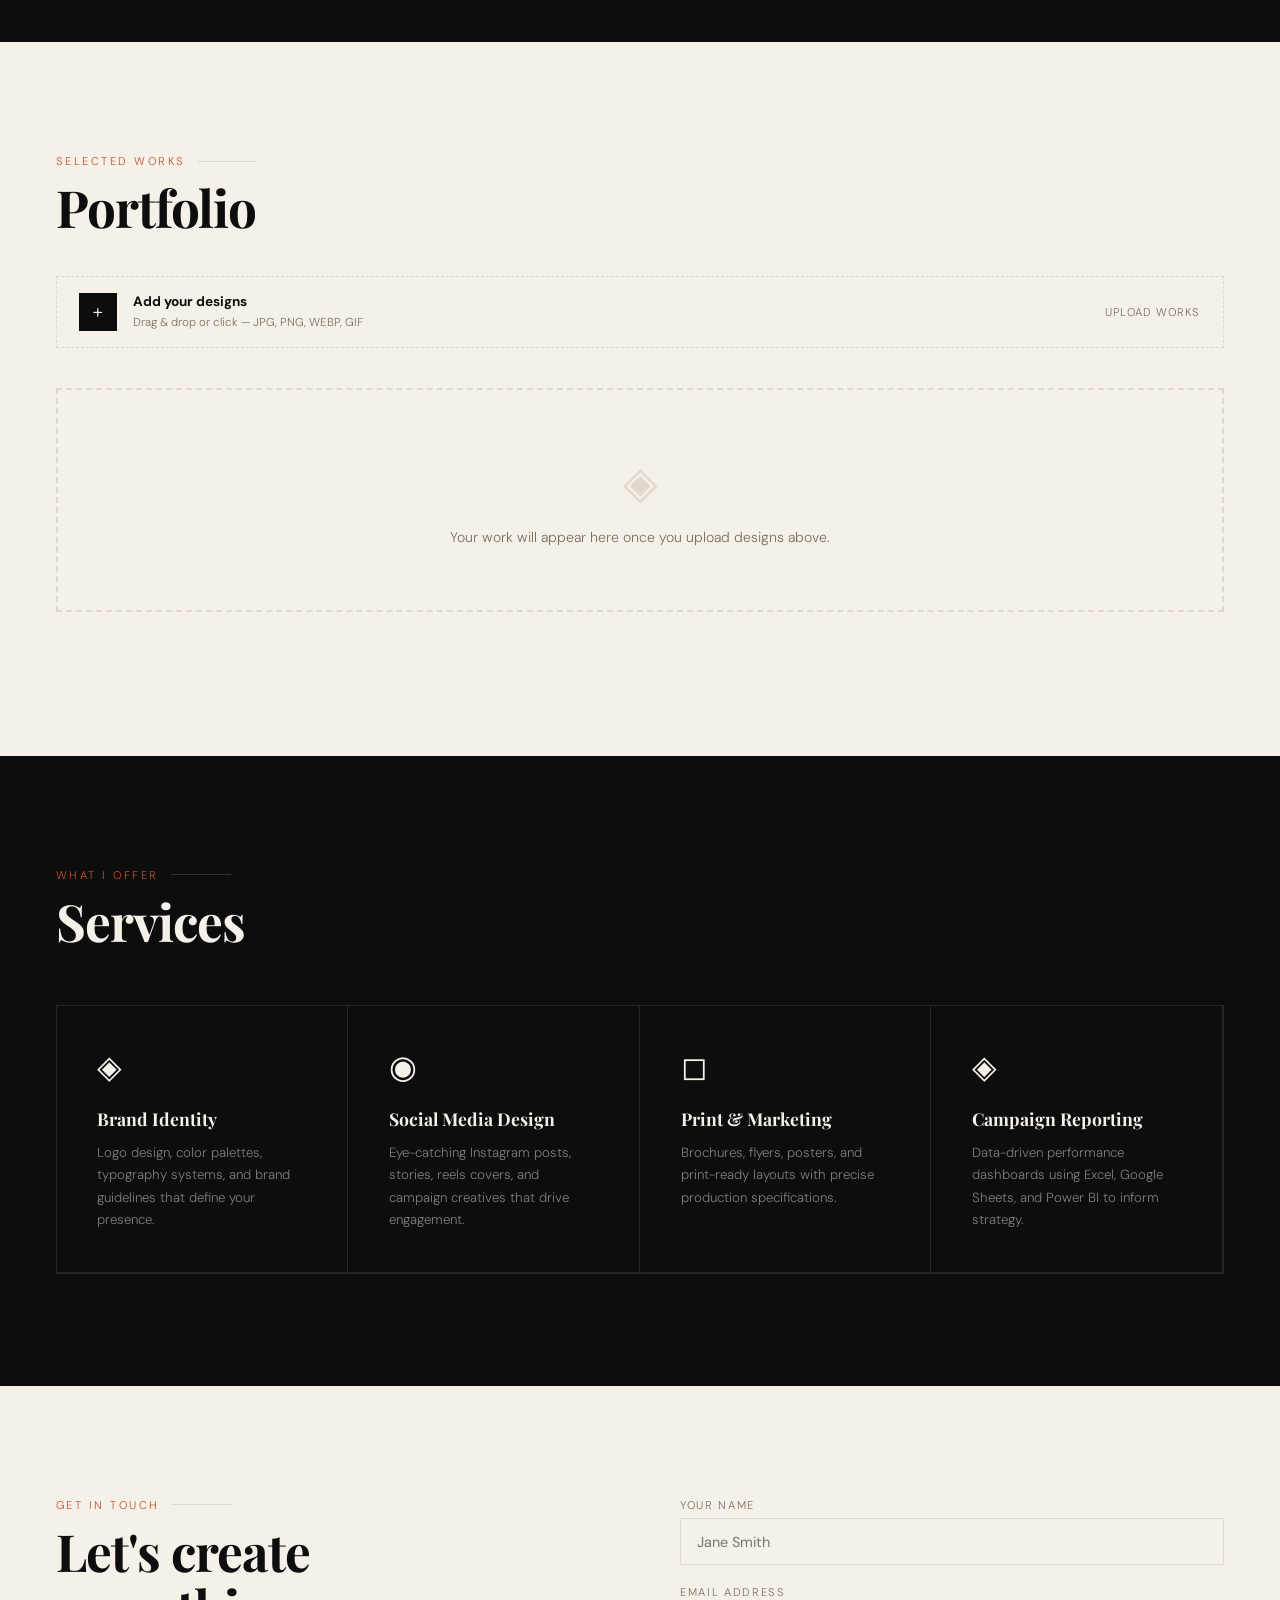
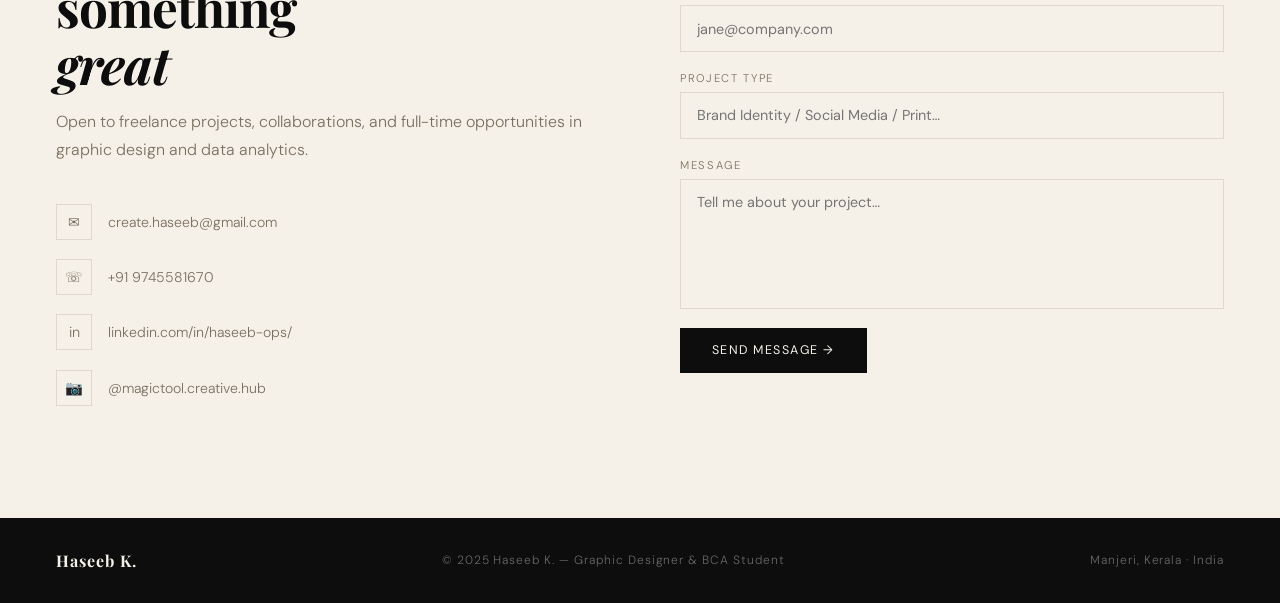
==== commit 76313099: "Add files via upload" ====
--- a/haseeb_portfolio.html
+++ b/haseeb_portfolio.html
@@ -27,27 +27,33 @@
     overflow-x: hidden;
   }
 
-  /* ── CURSOR ── */
-  .cursor {
-    width: 12px; height: 12px;
-    background: var(--accent);
-    border-radius: 50%;
-    position: fixed;
-    pointer-events: none;
-    z-index: 9999;
-    transition: transform 0.15s ease, opacity 0.2s;
-    transform: translate(-50%, -50%);
-  }
-  .cursor-ring {
-    width: 36px; height: 36px;
-    border: 1.5px solid var(--accent);
-    border-radius: 50%;
-    position: fixed;
-    pointer-events: none;
-    z-index: 9998;
-    transition: transform 0.35s cubic-bezier(.25,.8,.25,1), opacity 0.3s;
-    transform: translate(-50%, -50%);
-    opacity: 0.5;
+  /* ── CURSOR (desktop only) ── */
+  .cursor, .cursor-ring { display: none; }
+  @media (pointer: fine) {
+    .cursor {
+      display: block;
+      width: 12px; height: 12px;
+      background: var(--accent);
+      border-radius: 50%;
+      position: fixed;
+      pointer-events: none;
+      z-index: 9999;
+      transition: transform 0.15s ease, opacity 0.2s;
+      transform: translate(-50%, -50%);
+    }
+    .cursor-ring {
+      display: block;
+      width: 36px; height: 36px;
+      border: 1.5px solid var(--accent);
+      border-radius: 50%;
+      position: fixed;
+      pointer-events: none;
+      z-index: 9998;
+      transition: transform 0.35s cubic-bezier(.25,.8,.25,1), opacity 0.3s;
+      transform: translate(-50%, -50%);
+      opacity: 0.5;
+    }
+    body { cursor: none; }
   }
 
   /* ── NOISE OVERLAY ── */
@@ -299,73 +305,71 @@
 
   /* ── PORTFOLIO ── */
   #portfolio { background: var(--cream); }
-  .portfolio-intro {
+  .portfolio-header {
     display: flex; justify-content: space-between; align-items: flex-end;
-    margin-bottom: 3.5rem;
-  }
-  .portfolio-intro .section-title { margin-bottom: 0; }
-
-  /* Upload area */
-  .upload-zone {
-    border: 2px dashed var(--border);
-    padding: 3rem 2rem;
-    text-align: center;
+    margin-bottom: 2.5rem; flex-wrap: wrap; gap: 1.2rem;
+  }
+  .portfolio-header .section-title { margin-bottom: 0; }
+
+  /* Upload bar */
+  .upload-bar {
+    display: flex; align-items: center; gap: 1rem;
+    padding: 1rem 1.4rem;
+    border: 1.5px dashed var(--border);
     margin-bottom: 2.5rem;
+    transition: border-color 0.2s, background 0.2s;
     cursor: pointer;
-    transition: border-color 0.2s, background 0.2s;
     position: relative;
   }
-  .upload-zone:hover, .upload-zone.dragging {
+  .upload-bar:hover, .upload-bar.dragging {
     border-color: var(--accent);
     background: rgba(200,80,42,0.03);
   }
-  .upload-zone input[type="file"] {
+  .upload-bar input[type="file"] {
     position: absolute; inset: 0; opacity: 0; cursor: pointer; width: 100%; height: 100%;
   }
-  .upload-icon {
-    font-size: 2.5rem; margin-bottom: 0.8rem; display: block;
+  .upload-bar-icon {
+    width: 38px; height: 38px; flex-shrink: 0;
+    background: var(--ink);
+    display: flex; align-items: center; justify-content: center;
+    color: var(--cream); font-size: 1.2rem;
+  }
+  .upload-bar-text strong { font-size: 0.85rem; display: block; color: var(--ink); }
+  .upload-bar-text span { font-size: 0.72rem; color: var(--muted); }
+  .upload-bar-hint {
+    margin-left: auto; font-size: 0.7rem;
+    letter-spacing: 0.1em; text-transform: uppercase;
     color: var(--muted);
   }
-  .upload-zone p {
-    font-size: 0.85rem;
-    color: var(--muted);
-    margin-bottom: 0.3rem;
-  }
-  .upload-zone span {
-    font-size: 0.72rem;
-    color: rgba(122,112,96,0.6);
-    letter-spacing: 0.08em;
-  }
-
-  /* Filter tabs */
-  .filter-tabs {
-    display: flex; gap: 0.5rem;
-    margin-bottom: 2.5rem;
-    flex-wrap: wrap;
-  }
-  .filter-tab {
-    padding: 0.45rem 1.2rem;
-    font-size: 0.72rem;
-    letter-spacing: 0.1em;
-    text-transform: uppercase;
-    border: 1.5px solid var(--border);
-    background: none;
-    cursor: pointer;
-    transition: all 0.2s;
-    color: var(--muted);
-  }
-  .filter-tab.active, .filter-tab:hover {
-    background: var(--ink);
-    border-color: var(--ink);
-    color: var(--cream);
-  }
+
+  /* Featured strip label */
+  .grid-label {
+    font-size: 0.68rem; letter-spacing: 0.2em;
+    text-transform: uppercase; color: var(--muted);
+    margin-bottom: 1rem;
+    display: flex; align-items: center; gap: 0.8rem;
+  }
+  .grid-label::after { content: ''; flex: 1; height: 1px; background: var(--border); }
 
   /* Grid */
   .portfolio-grid {
     display: grid;
-    grid-template-columns: repeat(auto-fill, minmax(300px, 1fr));
-    gap: 1.2rem;
-  }
+    grid-template-columns: repeat(3, 1fr);
+    gap: 1rem;
+    margin-bottom: 1rem;
+  }
+  @media (max-width: 700px) { .portfolio-grid { grid-template-columns: 1fr 1fr; } }
+  @media (max-width: 420px) { .portfolio-grid { grid-template-columns: 1fr; } }
+
+  /* Featured: first item spans 2 cols */
+  .portfolio-grid .portfolio-item:first-child {
+    grid-column: span 2;
+    aspect-ratio: 16/9;
+  }
+  @media (max-width: 420px) {
+    .portfolio-grid .portfolio-item:first-child { grid-column: span 1; aspect-ratio: 4/3; }
+  }
+
   .portfolio-item {
     position: relative;
     overflow: hidden;
@@ -382,107 +386,105 @@
   .portfolio-item:hover img { transform: scale(1.06); }
   .portfolio-overlay {
     position: absolute; inset: 0;
-    background: linear-gradient(to top, rgba(13,13,13,0.85) 0%, transparent 50%);
+    background: linear-gradient(to top, rgba(13,13,13,0.88) 0%, transparent 55%);
     opacity: 0;
     transition: opacity 0.3s;
     display: flex; flex-direction: column; justify-content: flex-end;
-    padding: 1.5rem;
-  }
-  .portfolio-item:hover .portfolio-overlay { opacity: 1; }
+    padding: 1.3rem;
+  }
+  .portfolio-item:hover .portfolio-overlay,
+  .portfolio-item:focus .portfolio-overlay { opacity: 1; }
   .p-item-title {
     font-family: 'Playfair Display', serif;
-    font-size: 1.1rem;
-    color: var(--cream);
-    font-weight: 700;
+    font-size: 1rem; color: var(--cream); font-weight: 700;
   }
   .p-item-cat {
-    font-size: 0.65rem;
-    letter-spacing: 0.15em;
-    text-transform: uppercase;
-    color: var(--accent);
-    margin-top: 0.2rem;
+    font-size: 0.62rem; letter-spacing: 0.15em;
+    text-transform: uppercase; color: var(--accent); margin-top: 0.2rem;
   }
   .p-item-del-btn {
-    position: absolute; top: 0.7rem; right: 0.7rem;
-    background: rgba(200,80,42,0.85);
-    color: white;
-    border: none;
-    width: 26px; height: 26px;
-    border-radius: 50%;
-    font-size: 0.9rem;
-    cursor: pointer;
+    position: absolute; top: 0.6rem; right: 0.6rem;
+    background: rgba(13,13,13,0.75);
+    color: white; border: none;
+    width: 28px; height: 28px; border-radius: 50%;
+    font-size: 0.85rem; cursor: pointer;
+    display: none; align-items: center; justify-content: center; z-index: 10;
+    transition: background 0.2s;
+  }
+  .p-item-del-btn:hover { background: var(--accent); }
+  .portfolio-item:hover .p-item-del-btn { display: flex; }
+
+  /* Featured badge */
+  .p-item-featured-badge {
+    position: absolute; top: 0.8rem; left: 0.8rem;
+    background: var(--accent); color: white;
+    font-size: 0.6rem; letter-spacing: 0.14em;
+    text-transform: uppercase; padding: 0.25rem 0.6rem;
+    z-index: 5;
+  }
+
+  /* Empty state */
+  .empty-state {
+    grid-column: 1 / -1;
+    padding: 4rem 2rem;
+    text-align: center;
+    border: 2px dashed var(--border);
+  }
+  .empty-state-icon { font-size: 2.8rem; display: block; margin-bottom: 1rem; color: var(--border); }
+  .empty-state p { font-size: 0.88rem; color: var(--muted); }
+
+  /* Show All / Collapse row */
+  .show-all-row {
+    display: flex; justify-content: center;
+    margin-top: 2rem;
+  }
+  .btn-show-all {
+    padding: 0.75rem 2.2rem;
+    border: 1.5px solid var(--ink);
+    background: none; color: var(--ink);
+    font-family: 'DM Sans', sans-serif;
+    font-size: 0.75rem; letter-spacing: 0.14em;
+    text-transform: uppercase; cursor: pointer;
+    transition: background 0.2s, color 0.2s;
     display: none;
-    align-items: center; justify-content: center;
-    z-index: 10;
-  }
-  .portfolio-item:hover .p-item-del-btn { display: flex; }
-
-  /* Placeholder cards */
-  .placeholder-card {
-    aspect-ratio: 4/3;
-    background: repeating-linear-gradient(
-      45deg,
-      var(--border),
-      var(--border) 1px,
-      transparent 1px,
-      transparent 16px
-    );
-    display: flex; flex-direction: column;
-    align-items: center; justify-content: center;
-    color: var(--muted);
-    font-size: 0.78rem;
-    letter-spacing: 0.08em;
-    text-align: center;
-    gap: 0.6rem;
-    padding: 1.5rem;
-  }
-  .placeholder-card .ph-num {
-    font-family: 'Playfair Display', serif;
-    font-size: 3rem;
-    font-weight: 900;
-    color: var(--border);
-    line-height: 1;
-  }
+  }
+  .btn-show-all:hover { background: var(--ink); color: var(--cream); }
+  .btn-show-all.visible { display: inline-block; }
+
+  /* Extra grid (shown when Show All) */
+  .portfolio-grid-extra {
+    display: none;
+    grid-template-columns: repeat(3, 1fr);
+    gap: 1rem;
+    margin-top: 1rem;
+  }
+  .portfolio-grid-extra.open { display: grid; }
+  @media (max-width: 700px) { .portfolio-grid-extra { grid-template-columns: 1fr 1fr; } }
+  @media (max-width: 420px) { .portfolio-grid-extra { grid-template-columns: 1fr; } }
 
   /* Lightbox */
   .lightbox {
-    display: none;
-    position: fixed; inset: 0;
-    background: rgba(13,13,13,0.95);
-    z-index: 1000;
-    align-items: center; justify-content: center;
-    padding: 2rem;
+    display: none; position: fixed; inset: 0;
+    background: rgba(13,13,13,0.96); z-index: 1000;
+    align-items: center; justify-content: center; padding: 2rem;
   }
   .lightbox.open { display: flex; }
-  .lightbox-img {
-    max-width: 85vw; max-height: 85vh;
-    object-fit: contain;
-    display: block;
-  }
+  .lightbox-img { max-width: 88vw; max-height: 82vh; object-fit: contain; display: block; }
   .lightbox-close {
-    position: absolute; top: 1.5rem; right: 1.5rem;
-    background: none; border: 1.5px solid rgba(245,240,232,0.3);
-    color: var(--cream);
-    width: 40px; height: 40px;
-    font-size: 1.1rem;
-    cursor: pointer;
+    position: absolute; top: 1.2rem; right: 1.2rem;
+    background: none; border: 1.5px solid rgba(245,240,232,0.25);
+    color: var(--cream); width: 40px; height: 40px;
+    font-size: 1rem; cursor: pointer;
     display: flex; align-items: center; justify-content: center;
-    transition: border-color 0.2s;
+    transition: border-color 0.2s, color 0.2s;
   }
   .lightbox-close:hover { border-color: var(--accent); color: var(--accent); }
   .lightbox-info {
     position: absolute; bottom: 1.5rem; left: 50%; transform: translateX(-50%);
-    text-align: center;
-  }
-  .lightbox-title {
-    font-family: 'Playfair Display', serif;
-    font-size: 1.2rem; color: var(--cream); font-weight: 700;
-  }
-  .lightbox-cat {
-    font-size: 0.68rem; letter-spacing: 0.15em;
-    text-transform: uppercase; color: var(--accent);
-    margin-top: 0.2rem;
-  }
+    text-align: center; white-space: nowrap;
+  }
+  .lightbox-title { font-family: 'Playfair Display', serif; font-size: 1.15rem; color: var(--cream); font-weight: 700; }
+  .lightbox-cat { font-size: 0.66rem; letter-spacing: 0.15em; text-transform: uppercase; color: var(--accent); margin-top: 0.2rem; }
 
   /* ── SERVICES ── */
   #services {
@@ -617,17 +619,17 @@
   .modal-overlay.open { display: flex; }
   .modal-box {
     background: var(--cream);
-    padding: 2.5rem; width: 360px;
-    display: flex; flex-direction: column; gap: 1.2rem;
+    padding: 2.2rem; width: 340px;
+    display: flex; flex-direction: column; gap: 1rem;
   }
   .modal-title {
     font-family: 'Playfair Display', serif;
-    font-size: 1.3rem; font-weight: 700;
+    font-size: 1.2rem; font-weight: 700;
   }
   .modal-box .form-input { background: white; }
   .modal-actions { display: flex; gap: 0.8rem; }
   .modal-btn {
-    padding: 0.7rem 1.5rem;
+    padding: 0.65rem 1.4rem;
     font-family: 'DM Sans', sans-serif;
     font-size: 0.75rem; letter-spacing: 0.1em;
     text-transform: uppercase; cursor: pointer; border: none;
@@ -733,51 +735,42 @@
 
 <!-- PORTFOLIO -->
 <section id="portfolio">
-  <div class="portfolio-intro">
+  <div class="portfolio-header">
     <div>
       <div class="section-label">Selected Works</div>
       <h2 class="section-title">Portfolio</h2>
     </div>
-    <div style="font-size:0.78rem;color:var(--muted);max-width:260px;line-height:1.6;text-align:right;">
-      Upload your designs below to showcase them here instantly.
-    </div>
-  </div>
-
-  <!-- Upload zone -->
-  <div class="upload-zone" id="uploadZone">
+  </div>
+
+  <!-- Upload bar -->
+  <div class="upload-bar" id="uploadZone">
     <input type="file" id="fileInput" accept="image/*" multiple>
-    <span class="upload-icon">⊕</span>
-    <p><strong>Drag & drop your designs here</strong></p>
-    <p>or click to browse files</p>
-    <span>JPG, PNG, GIF, WEBP supported</span>
-  </div>
-
-  <!-- Filter tabs -->
-  <div class="filter-tabs" id="filterTabs">
-    <button class="filter-tab active" data-cat="all">All</button>
-    <button class="filter-tab" data-cat="branding">Branding</button>
-    <button class="filter-tab" data-cat="social">Social Media</button>
-    <button class="filter-tab" data-cat="print">Print</button>
-    <button class="filter-tab" data-cat="marketing">Marketing</button>
-    <button class="filter-tab" data-cat="other">Other</button>
-  </div>
-
-  <!-- Grid -->
+    <div class="upload-bar-icon">+</div>
+    <div class="upload-bar-text">
+      <strong>Add your designs</strong>
+      <span>Drag & drop or click — JPG, PNG, WEBP, GIF</span>
+    </div>
+    <span class="upload-bar-hint">Upload Works</span>
+  </div>
+
+  <!-- Featured grid label -->
+  <div class="grid-label" id="featuredLabel" style="display:none;">Featured</div>
+
+  <!-- Main featured grid (first 4 items) -->
   <div class="portfolio-grid" id="portfolioGrid">
-    <!-- Placeholder cards -->
-    <div class="placeholder-card" id="ph1">
-      <span class="ph-num">01</span>
-      <span>Your first work here</span>
-    </div>
-    <div class="placeholder-card" id="ph2">
-      <span class="ph-num">02</span>
-      <span>Upload your designs above</span>
-    </div>
-    <div class="placeholder-card" id="ph3">
-      <span class="ph-num">03</span>
-      <span>Showcase your creativity</span>
-    </div>
-  </div>
+    <div class="empty-state" id="emptyState">
+      <span class="empty-state-icon">◈</span>
+      <p>Your work will appear here once you upload designs above.</p>
+    </div>
+  </div>
+
+  <!-- Show All / Collapse button -->
+  <div class="show-all-row">
+    <button class="btn-show-all" id="showAllBtn" onclick="toggleShowAll()">Show All Works</button>
+  </div>
+
+  <!-- Extra grid (items 5+) -->
+  <div class="portfolio-grid-extra" id="extraGrid"></div>
 </section>
 
 <!-- SERVICES -->
@@ -901,74 +894,104 @@
 </div>
 
 <script>
-  // ── CURSOR ──
-  const cur = document.getElementById('cursor');
-  const ring = document.getElementById('cursorRing');
-  document.addEventListener('mousemove', e => {
-    cur.style.left = e.clientX + 'px';
-    cur.style.top = e.clientY + 'px';
-    setTimeout(() => {
-      ring.style.left = e.clientX + 'px';
-      ring.style.top = e.clientY + 'px';
-    }, 60);
-  });
+  // ── CURSOR (desktop/fine pointer only) ──
+  if (window.matchMedia('(pointer: fine)').matches) {
+    const cur = document.getElementById('cursor');
+    const ring = document.getElementById('cursorRing');
+    document.addEventListener('mousemove', e => {
+      cur.style.left = e.clientX + 'px';
+      cur.style.top = e.clientY + 'px';
+      setTimeout(() => {
+        ring.style.left = e.clientX + 'px';
+        ring.style.top = e.clientY + 'px';
+      }, 60);
+    });
+  }
 
   // ── PORTFOLIO STATE ──
+  const FEATURED_COUNT = 4;
   let portfolioItems = [];
   let pendingFiles = [];
   let pendingIndex = 0;
-  let currentFilter = 'all';
-
-  function removePlaceholders() {
-    ['ph1','ph2','ph3'].forEach(id => {
-      const el = document.getElementById(id);
-      if (el) el.remove();
+  let showingAll = false;
+
+  function makeCard(item, globalIdx, featured) {
+    const div = document.createElement('div');
+    div.className = 'portfolio-item';
+    div.innerHTML = `
+      ${featured ? '<span class="p-item-featured-badge">Featured</span>' : ''}
+      <img src="${item.src}" alt="${item.title}" loading="lazy">
+      <div class="portfolio-overlay">
+        <div class="p-item-title">${item.title}</div>
+        <div class="p-item-cat">${item.cat}</div>
+      </div>
+      <button class="p-item-del-btn" title="Remove" onclick="removeItem(event,${globalIdx})">✕</button>
+    `;
+    div.addEventListener('click', e => {
+      if (e.target.classList.contains('p-item-del-btn')) return;
+      openLightbox(item);
     });
+    return div;
   }
 
   function renderGrid() {
-    const grid = document.getElementById('portfolioGrid');
-    const existing = grid.querySelectorAll('.portfolio-item');
-    existing.forEach(e => e.remove());
-
-    const filtered = currentFilter === 'all'
-      ? portfolioItems
-      : portfolioItems.filter(i => i.cat === currentFilter);
-
-    if (filtered.length === 0 && portfolioItems.length === 0) return; // keep placeholders
-
-    filtered.forEach((item, idx) => {
-      const div = document.createElement('div');
-      div.className = 'portfolio-item';
-      div.dataset.index = idx;
-      div.innerHTML = `
-        <img src="${item.src}" alt="${item.title}">
-        <div class="portfolio-overlay">
-          <div class="p-item-title">${item.title}</div>
-          <div class="p-item-cat">${item.cat}</div>
-        </div>
-        <button class="p-item-del-btn" title="Remove" onclick="removeItem(event,${portfolioItems.indexOf(item)})">✕</button>
-      `;
-      div.addEventListener('click', () => openLightbox(item));
-      grid.appendChild(div);
+    const mainGrid = document.getElementById('portfolioGrid');
+    const extraGrid = document.getElementById('extraGrid');
+    const emptyState = document.getElementById('emptyState');
+    const showAllBtn = document.getElementById('showAllBtn');
+    const featuredLabel = document.getElementById('featuredLabel');
+
+    // Clear grids (keep emptyState node)
+    Array.from(mainGrid.children).forEach(c => { if (c.id !== 'emptyState') c.remove(); });
+    extraGrid.innerHTML = '';
+
+    if (portfolioItems.length === 0) {
+      emptyState.style.display = '';
+      showAllBtn.classList.remove('visible');
+      extraGrid.classList.remove('open');
+      featuredLabel.style.display = 'none';
+      return;
+    }
+
+    emptyState.style.display = 'none';
+    featuredLabel.style.display = '';
+
+    const featured = portfolioItems.slice(0, FEATURED_COUNT);
+    const rest = portfolioItems.slice(FEATURED_COUNT);
+
+    featured.forEach((item, i) => {
+      mainGrid.appendChild(makeCard(item, i, i === 0));
     });
+
+    if (rest.length > 0) {
+      rest.forEach((item, i) => {
+        extraGrid.appendChild(makeCard(item, FEATURED_COUNT + i, false));
+      });
+      showAllBtn.classList.add('visible');
+      showAllBtn.textContent = showingAll
+        ? `Collapse ↑`
+        : `Show All Works (${portfolioItems.length})`;
+      if (showingAll) extraGrid.classList.add('open');
+      else extraGrid.classList.remove('open');
+    } else {
+      showAllBtn.classList.remove('visible');
+      extraGrid.classList.remove('open');
+    }
+  }
+
+  function toggleShowAll() {
+    showingAll = !showingAll;
+    renderGrid();
+    if (!showingAll) {
+      document.getElementById('portfolio').scrollIntoView({ behavior: 'smooth' });
+    }
   }
 
   function removeItem(e, idx) {
     e.stopPropagation();
     portfolioItems.splice(idx, 1);
+    if (showingAll && portfolioItems.length <= FEATURED_COUNT) showingAll = false;
     renderGrid();
-    if (portfolioItems.length === 0) {
-      // re-add placeholders
-      const grid = document.getElementById('portfolioGrid');
-      ['01','02','03'].forEach((n, i) => {
-        const d = document.createElement('div');
-        d.className = 'placeholder-card';
-        d.id = 'ph' + (i+1);
-        d.innerHTML = `<span class="ph-num">${n}</span><span>Upload your designs above</span>`;
-        grid.appendChild(d);
-      });
-    }
   }
 
   // ── UPLOAD ──
@@ -999,26 +1022,22 @@
   function showModal() {
     if (pendingIndex >= pendingFiles.length) { renderGrid(); return; }
     const f = pendingFiles[pendingIndex];
-    document.getElementById('workTitle').value = f.name.replace(/\.[^.]+$/, '').replace(/[-_]/g,' ');
+    document.getElementById('workTitle').value = f.name.replace(/\.[^.]+$/, '').replace(/[-_]/g, ' ');
     document.getElementById('workCat').value = 'branding';
     document.getElementById('catModal').classList.add('open');
   }
 
   function confirmUpload() {
     const f = pendingFiles[pendingIndex];
-    const title = document.getElementById('workTitle').value || f.name;
+    const title = document.getElementById('workTitle').value.trim() || f.name;
     const cat = document.getElementById('workCat').value;
     const reader = new FileReader();
     reader.onload = ev => {
-      removePlaceholders();
       portfolioItems.push({ src: ev.target.result, title, cat });
       pendingIndex++;
       document.getElementById('catModal').classList.remove('open');
-      if (pendingIndex < pendingFiles.length) {
-        setTimeout(showModal, 200);
-      } else {
-        renderGrid();
-      }
+      if (pendingIndex < pendingFiles.length) setTimeout(showModal, 180);
+      else renderGrid();
     };
     reader.readAsDataURL(f);
   }
@@ -1026,21 +1045,9 @@
   function cancelUpload() {
     document.getElementById('catModal').classList.remove('open');
     pendingIndex++;
-    if (pendingIndex < pendingFiles.length) {
-      setTimeout(showModal, 200);
-    } else {
-      renderGrid();
-    }
-  }
-
-  // ── FILTER ──
-  document.getElementById('filterTabs').addEventListener('click', e => {
-    if (!e.target.classList.contains('filter-tab')) return;
-    document.querySelectorAll('.filter-tab').forEach(t => t.classList.remove('active'));
-    e.target.classList.add('active');
-    currentFilter = e.target.dataset.cat;
-    renderGrid();
-  });
+    if (pendingIndex < pendingFiles.length) setTimeout(showModal, 180);
+    else renderGrid();
+  }
 
   // ── LIGHTBOX ──
   function openLightbox(item) {
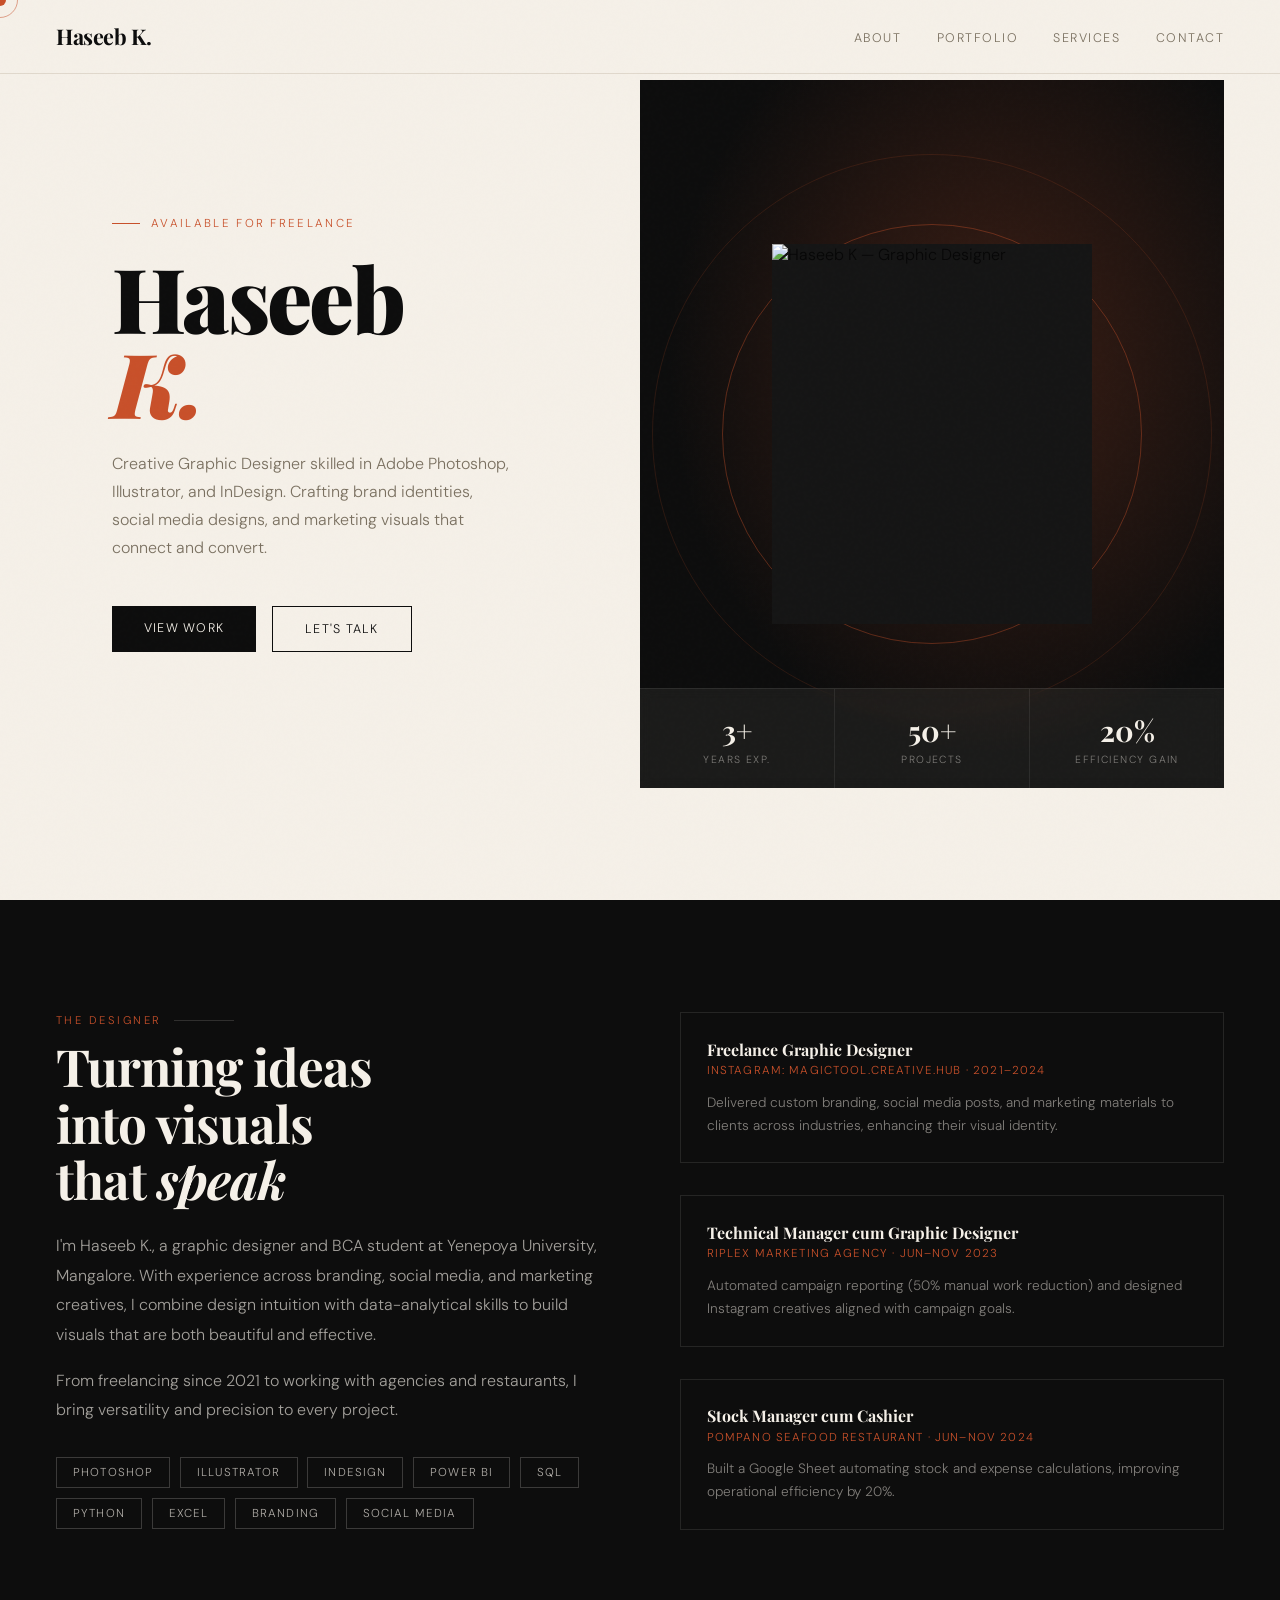
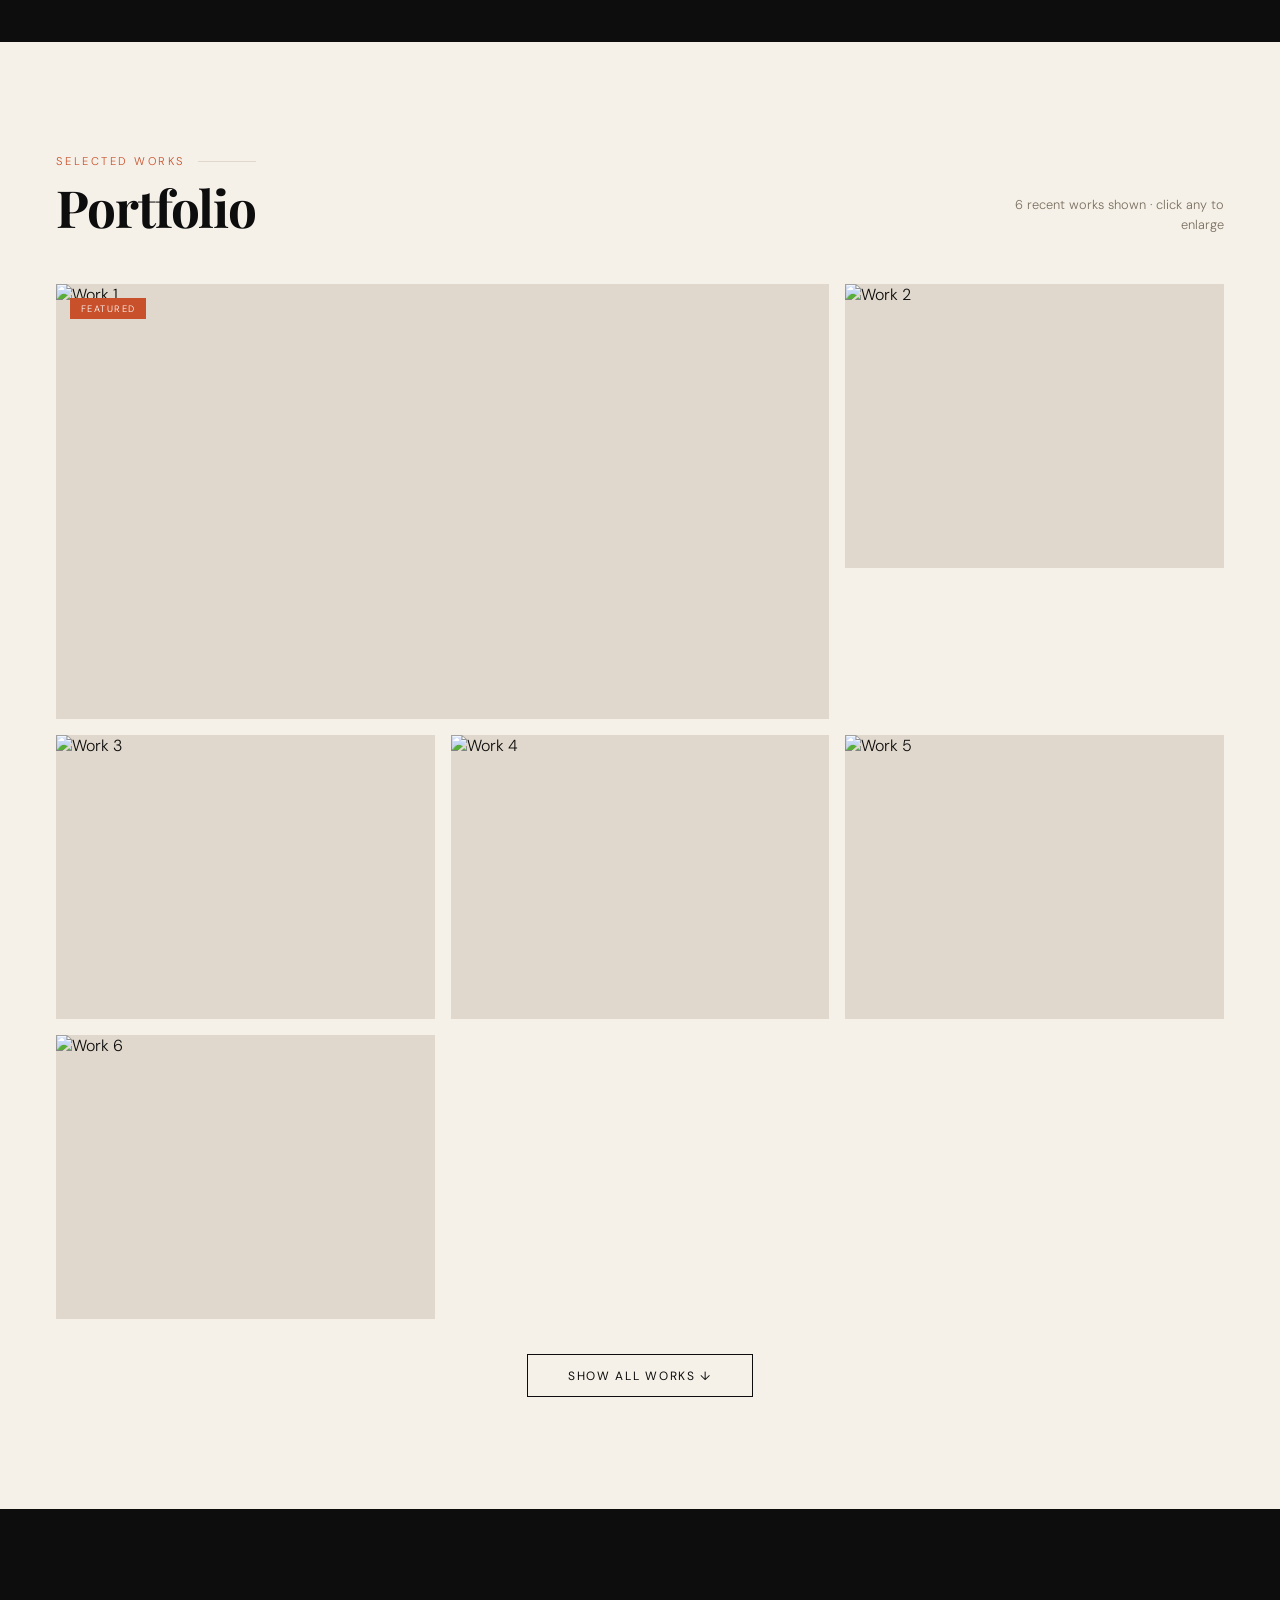
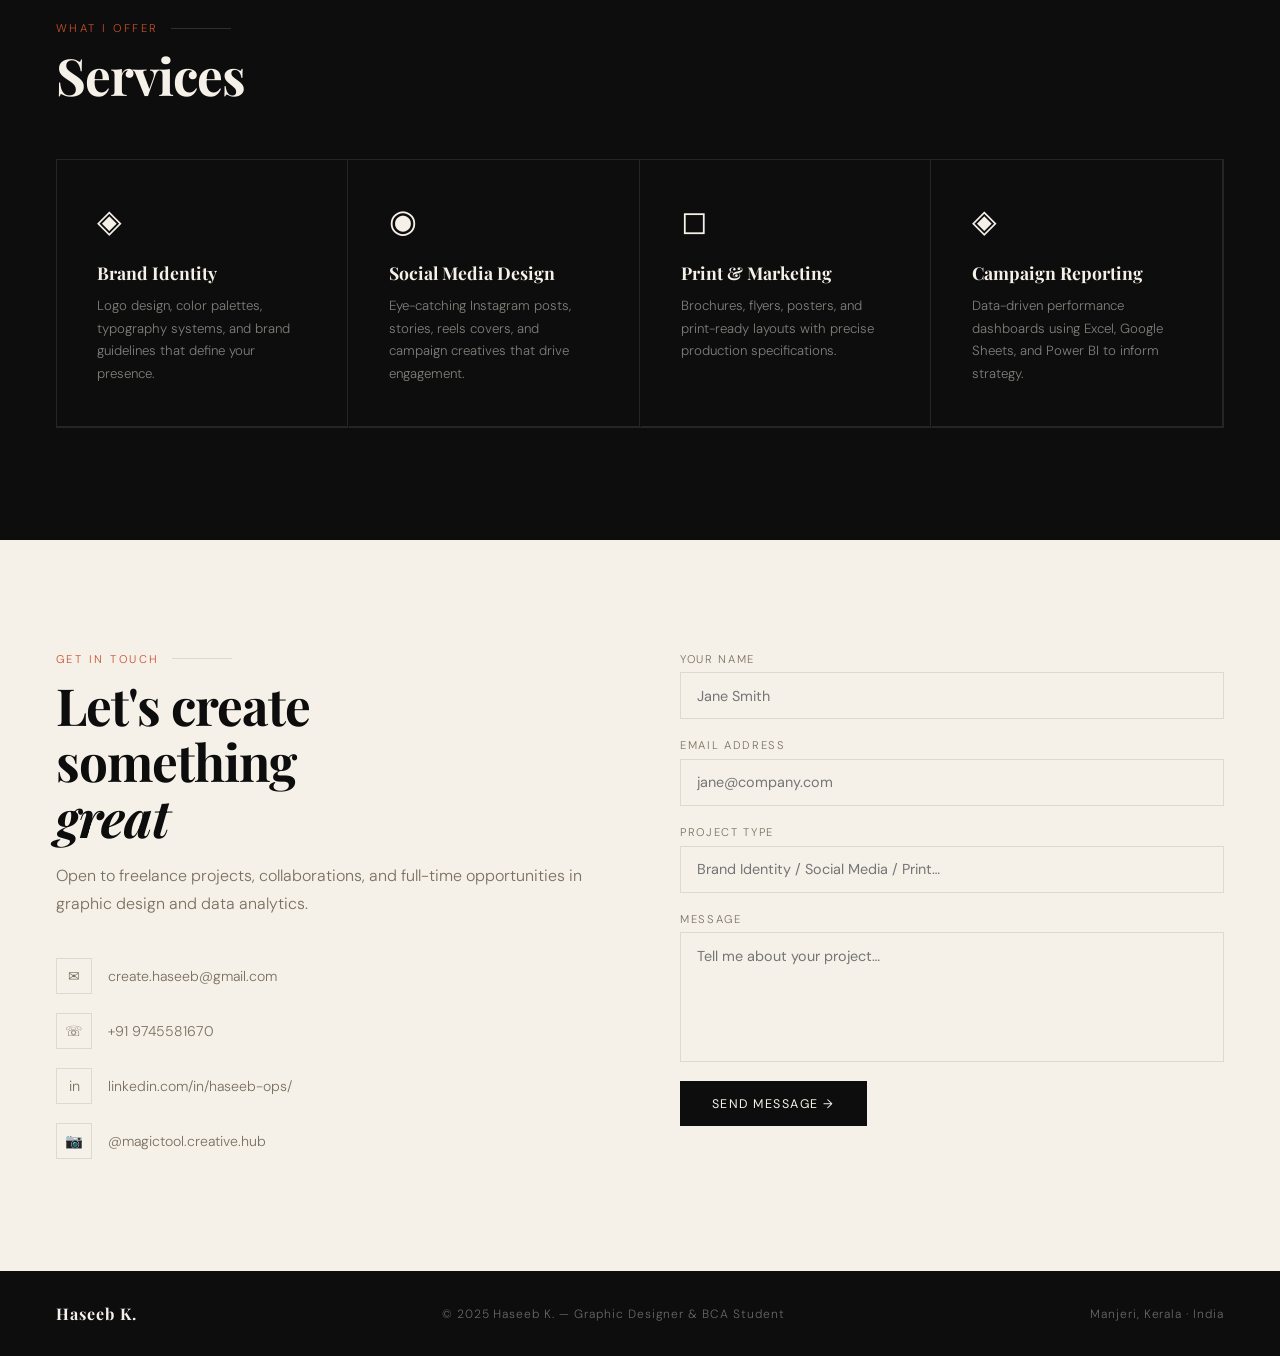
==== commit acc4c976: "Add files via upload" ====
--- a/haseeb_portfolio.html
+++ b/haseeb_portfolio.html
@@ -307,51 +307,11 @@
   #portfolio { background: var(--cream); }
   .portfolio-header {
     display: flex; justify-content: space-between; align-items: flex-end;
-    margin-bottom: 2.5rem; flex-wrap: wrap; gap: 1.2rem;
+    margin-bottom: 3rem; flex-wrap: wrap; gap: 1.2rem;
   }
   .portfolio-header .section-title { margin-bottom: 0; }
 
-  /* Upload bar */
-  .upload-bar {
-    display: flex; align-items: center; gap: 1rem;
-    padding: 1rem 1.4rem;
-    border: 1.5px dashed var(--border);
-    margin-bottom: 2.5rem;
-    transition: border-color 0.2s, background 0.2s;
-    cursor: pointer;
-    position: relative;
-  }
-  .upload-bar:hover, .upload-bar.dragging {
-    border-color: var(--accent);
-    background: rgba(200,80,42,0.03);
-  }
-  .upload-bar input[type="file"] {
-    position: absolute; inset: 0; opacity: 0; cursor: pointer; width: 100%; height: 100%;
-  }
-  .upload-bar-icon {
-    width: 38px; height: 38px; flex-shrink: 0;
-    background: var(--ink);
-    display: flex; align-items: center; justify-content: center;
-    color: var(--cream); font-size: 1.2rem;
-  }
-  .upload-bar-text strong { font-size: 0.85rem; display: block; color: var(--ink); }
-  .upload-bar-text span { font-size: 0.72rem; color: var(--muted); }
-  .upload-bar-hint {
-    margin-left: auto; font-size: 0.7rem;
-    letter-spacing: 0.1em; text-transform: uppercase;
-    color: var(--muted);
-  }
-
-  /* Featured strip label */
-  .grid-label {
-    font-size: 0.68rem; letter-spacing: 0.2em;
-    text-transform: uppercase; color: var(--muted);
-    margin-bottom: 1rem;
-    display: flex; align-items: center; gap: 0.8rem;
-  }
-  .grid-label::after { content: ''; flex: 1; height: 1px; background: var(--border); }
-
-  /* Grid */
+  /* Main grid — 3 cols, first item spans 2 */
   .portfolio-grid {
     display: grid;
     grid-template-columns: repeat(3, 1fr);
@@ -359,108 +319,91 @@
     margin-bottom: 1rem;
   }
   @media (max-width: 700px) { .portfolio-grid { grid-template-columns: 1fr 1fr; } }
-  @media (max-width: 420px) { .portfolio-grid { grid-template-columns: 1fr; } }
-
-  /* Featured: first item spans 2 cols */
-  .portfolio-grid .portfolio-item:first-child {
+  @media (max-width: 440px) { .portfolio-grid { grid-template-columns: 1fr; } }
+
+  .portfolio-grid .work-item:first-child {
     grid-column: span 2;
     aspect-ratio: 16/9;
   }
-  @media (max-width: 420px) {
-    .portfolio-grid .portfolio-item:first-child { grid-column: span 1; aspect-ratio: 4/3; }
-  }
-
-  .portfolio-item {
+  @media (max-width: 440px) {
+    .portfolio-grid .work-item:first-child { grid-column: span 1; aspect-ratio: 4/3; }
+  }
+
+  /* Each work card */
+  .work-item {
     position: relative;
     overflow: hidden;
     aspect-ratio: 4/3;
     background: var(--border);
     cursor: pointer;
-  }
-  .portfolio-item img {
+    display: block;
+  }
+  .work-item img {
     width: 100%; height: 100%;
     object-fit: cover;
     display: block;
-    transition: transform 0.5s cubic-bezier(.25,.8,.25,1);
-  }
-  .portfolio-item:hover img { transform: scale(1.06); }
-  .portfolio-overlay {
+    transition: transform 0.55s cubic-bezier(.25,.8,.25,1);
+  }
+  .work-item:hover img { transform: scale(1.07); }
+
+  /* Hover overlay with title + category */
+  .work-overlay {
     position: absolute; inset: 0;
-    background: linear-gradient(to top, rgba(13,13,13,0.88) 0%, transparent 55%);
+    background: linear-gradient(to top, rgba(13,13,13,0.9) 0%, rgba(13,13,13,0.1) 55%, transparent 100%);
     opacity: 0;
-    transition: opacity 0.3s;
+    transition: opacity 0.32s ease;
     display: flex; flex-direction: column; justify-content: flex-end;
-    padding: 1.3rem;
-  }
-  .portfolio-item:hover .portfolio-overlay,
-  .portfolio-item:focus .portfolio-overlay { opacity: 1; }
-  .p-item-title {
+    padding: 1.4rem;
+  }
+  .work-item:hover .work-overlay { opacity: 1; }
+  .work-title {
     font-family: 'Playfair Display', serif;
-    font-size: 1rem; color: var(--cream); font-weight: 700;
-  }
-  .p-item-cat {
-    font-size: 0.62rem; letter-spacing: 0.15em;
-    text-transform: uppercase; color: var(--accent); margin-top: 0.2rem;
-  }
-  .p-item-del-btn {
-    position: absolute; top: 0.6rem; right: 0.6rem;
-    background: rgba(13,13,13,0.75);
-    color: white; border: none;
-    width: 28px; height: 28px; border-radius: 50%;
-    font-size: 0.85rem; cursor: pointer;
-    display: none; align-items: center; justify-content: center; z-index: 10;
-    transition: background 0.2s;
-  }
-  .p-item-del-btn:hover { background: var(--accent); }
-  .portfolio-item:hover .p-item-del-btn { display: flex; }
-
-  /* Featured badge */
-  .p-item-featured-badge {
-    position: absolute; top: 0.8rem; left: 0.8rem;
-    background: var(--accent); color: white;
-    font-size: 0.6rem; letter-spacing: 0.14em;
-    text-transform: uppercase; padding: 0.25rem 0.6rem;
+    font-size: 1.05rem; font-weight: 700; color: var(--cream);
+    line-height: 1.2;
+  }
+  .work-cat {
+    font-size: 0.62rem; letter-spacing: 0.16em;
+    text-transform: uppercase; color: var(--accent);
+    margin-top: 0.3rem;
+  }
+
+  /* Accent corner on first/featured item */
+  .work-item.featured::after {
+    content: 'Featured';
+    position: absolute; top: 0.9rem; left: 0.9rem;
+    background: var(--accent); color: #fff;
+    font-size: 0.58rem; letter-spacing: 0.16em;
+    text-transform: uppercase; padding: 0.28rem 0.65rem;
     z-index: 5;
   }
 
-  /* Empty state */
-  .empty-state {
-    grid-column: 1 / -1;
-    padding: 4rem 2rem;
-    text-align: center;
-    border: 2px dashed var(--border);
-  }
-  .empty-state-icon { font-size: 2.8rem; display: block; margin-bottom: 1rem; color: var(--border); }
-  .empty-state p { font-size: 0.88rem; color: var(--muted); }
-
-  /* Show All / Collapse row */
+  /* Show All / Collapse */
   .show-all-row {
     display: flex; justify-content: center;
-    margin-top: 2rem;
+    margin-top: 2.2rem;
   }
   .btn-show-all {
-    padding: 0.75rem 2.2rem;
+    padding: 0.8rem 2.5rem;
     border: 1.5px solid var(--ink);
     background: none; color: var(--ink);
     font-family: 'DM Sans', sans-serif;
     font-size: 0.75rem; letter-spacing: 0.14em;
     text-transform: uppercase; cursor: pointer;
-    transition: background 0.2s, color 0.2s;
-    display: none;
-  }
-  .btn-show-all:hover { background: var(--ink); color: var(--cream); }
-  .btn-show-all.visible { display: inline-block; }
-
-  /* Extra grid (shown when Show All) */
+    transition: background 0.22s, color 0.22s, transform 0.15s;
+  }
+  .btn-show-all:hover { background: var(--ink); color: var(--cream); transform: translateY(-2px); }
+
+  /* Extra grid — hidden by default */
   .portfolio-grid-extra {
     display: none;
     grid-template-columns: repeat(3, 1fr);
     gap: 1rem;
     margin-top: 1rem;
+    animation: fadeUp 0.45s ease forwards;
   }
   .portfolio-grid-extra.open { display: grid; }
   @media (max-width: 700px) { .portfolio-grid-extra { grid-template-columns: 1fr 1fr; } }
-  @media (max-width: 420px) { .portfolio-grid-extra { grid-template-columns: 1fr; } }
+  @media (max-width: 440px) { .portfolio-grid-extra { grid-template-columns: 1fr; } }
 
   /* Lightbox */
   .lightbox {
@@ -597,6 +540,36 @@
     to   { opacity: 1; }
   }
 
+  /* ── LIGHTBOX ── */
+  .lightbox {
+    display: none; position: fixed; inset: 0;
+    background: rgba(13,13,13,0.96); z-index: 1000;
+    align-items: center; justify-content: center; padding: 1.5rem;
+  }
+  .lightbox.open { display: flex; }
+  .lightbox-img { max-width: 90vw; max-height: 84vh; object-fit: contain; display: block; }
+  .lightbox-close {
+    position: absolute; top: 1.2rem; right: 1.2rem;
+    background: none; border: 1.5px solid rgba(245,240,232,0.25);
+    color: var(--cream); width: 40px; height: 40px;
+    font-size: 1rem; cursor: pointer;
+    display: flex; align-items: center; justify-content: center;
+    transition: border-color 0.2s, color 0.2s;
+  }
+  .lightbox-close:hover { border-color: var(--accent); color: var(--accent); }
+  .lightbox-info {
+    position: absolute; bottom: 1.8rem; left: 50%; transform: translateX(-50%);
+    text-align: center; white-space: nowrap;
+  }
+  .lightbox-title {
+    font-family: 'Playfair Display', serif;
+    font-size: 1.15rem; color: var(--cream); font-weight: 700;
+  }
+  .lightbox-cat {
+    font-size: 0.65rem; letter-spacing: 0.18em;
+    text-transform: uppercase; color: var(--accent); margin-top: 0.25rem;
+  }
+
   /* ── RESPONSIVE ── */
   @media (max-width: 900px) {
     nav { padding: 1.2rem 1.5rem; }
@@ -606,36 +579,9 @@
     .hero-right { min-height: 55vw; }
     #about, .contact-grid { grid-template-columns: 1fr; gap: 3rem; }
     section { padding: 5rem 1.5rem; }
-    .portfolio-intro { flex-direction: column; align-items: flex-start; gap: 1.5rem; }
+    .portfolio-header { flex-direction: column; align-items: flex-start; }
     footer { flex-direction: column; gap: 0.5rem; text-align: center; }
   }
-
-  /* Category label modal */
-  .modal-overlay {
-    display: none; position: fixed; inset: 0;
-    background: rgba(13,13,13,0.6); z-index: 500;
-    align-items: center; justify-content: center;
-  }
-  .modal-overlay.open { display: flex; }
-  .modal-box {
-    background: var(--cream);
-    padding: 2.2rem; width: 340px;
-    display: flex; flex-direction: column; gap: 1rem;
-  }
-  .modal-title {
-    font-family: 'Playfair Display', serif;
-    font-size: 1.2rem; font-weight: 700;
-  }
-  .modal-box .form-input { background: white; }
-  .modal-actions { display: flex; gap: 0.8rem; }
-  .modal-btn {
-    padding: 0.65rem 1.4rem;
-    font-family: 'DM Sans', sans-serif;
-    font-size: 0.75rem; letter-spacing: 0.1em;
-    text-transform: uppercase; cursor: pointer; border: none;
-  }
-  .modal-btn-primary { background: var(--ink); color: var(--cream); }
-  .modal-btn-secondary { background: none; border: 1.5px solid var(--border); color: var(--muted); }
 </style>
 </head>
 <body>
@@ -740,37 +686,121 @@
       <div class="section-label">Selected Works</div>
       <h2 class="section-title">Portfolio</h2>
     </div>
+    <p style="font-size:0.8rem;color:var(--muted);max-width:220px;line-height:1.6;text-align:right;">
+      6 recent works shown · click any to enlarge
+    </p>
   </div>
 
-  <!-- Upload bar -->
-  <div class="upload-bar" id="uploadZone">
-    <input type="file" id="fileInput" accept="image/*" multiple>
-    <div class="upload-bar-icon">+</div>
-    <div class="upload-bar-text">
-      <strong>Add your designs</strong>
-      <span>Drag & drop or click — JPG, PNG, WEBP, GIF</span>
-    </div>
-    <span class="upload-bar-hint">Upload Works</span>
+  <!-- ═══════════════════════════════════════════════
+       FEATURED / RECENT 6 WORKS
+       To add your image: replace  src="your-image.jpg"
+       and update data-title / data-cat on each item.
+       First item is featured (spans 2 columns).
+  ════════════════════════════════════════════════ -->
+  <div class="portfolio-grid" id="mainGrid">
+
+    <!-- Work 1 — FEATURED (wide) -->
+    <div class="work-item featured" data-title="Work Title 1" data-cat="Branding" onclick="openLightbox(this)">
+      <img src="your-image-1.jpg" alt="Work 1">
+      <!-- Replace src above with your image path, e.g. src="images/work1.jpg" -->
+      <div class="work-overlay">
+        <div class="work-title">Work Title 1</div>
+        <div class="work-cat">Branding</div>
+      </div>
+    </div>
+
+    <!-- Work 2 -->
+    <div class="work-item" data-title="Work Title 2" data-cat="Social Media" onclick="openLightbox(this)">
+      <img src="your-image-2.jpg" alt="Work 2">
+      <div class="work-overlay">
+        <div class="work-title">Work Title 2</div>
+        <div class="work-cat">Social Media</div>
+      </div>
+    </div>
+
+    <!-- Work 3 -->
+    <div class="work-item" data-title="Work Title 3" data-cat="Print" onclick="openLightbox(this)">
+      <img src="your-image-3.jpg" alt="Work 3">
+      <div class="work-overlay">
+        <div class="work-title">Work Title 3</div>
+        <div class="work-cat">Print</div>
+      </div>
+    </div>
+
+    <!-- Work 4 -->
+    <div class="work-item" data-title="Work Title 4" data-cat="Marketing" onclick="openLightbox(this)">
+      <img src="your-image-4.jpg" alt="Work 4">
+      <div class="work-overlay">
+        <div class="work-title">Work Title 4</div>
+        <div class="work-cat">Marketing</div>
+      </div>
+    </div>
+
+    <!-- Work 5 -->
+    <div class="work-item" data-title="Work Title 5" data-cat="Branding" onclick="openLightbox(this)">
+      <img src="your-image-5.jpg" alt="Work 5">
+      <div class="work-overlay">
+        <div class="work-title">Work Title 5</div>
+        <div class="work-cat">Branding</div>
+      </div>
+    </div>
+
+    <!-- Work 6 -->
+    <div class="work-item" data-title="Work Title 6" data-cat="Social Media" onclick="openLightbox(this)">
+      <img src="your-image-6.jpg" alt="Work 6">
+      <div class="work-overlay">
+        <div class="work-title">Work Title 6</div>
+        <div class="work-cat">Social Media</div>
+      </div>
+    </div>
+
+  </div><!-- /mainGrid -->
+
+  <!-- Show All button (visible only if extra works exist below) -->
+  <div class="show-all-row">
+    <button class="btn-show-all" id="showAllBtn" onclick="toggleShowAll()">
+      Show All Works ↓
+    </button>
   </div>
 
-  <!-- Featured grid label -->
-  <div class="grid-label" id="featuredLabel" style="display:none;">Featured</div>
-
-  <!-- Main featured grid (first 4 items) -->
-  <div class="portfolio-grid" id="portfolioGrid">
-    <div class="empty-state" id="emptyState">
-      <span class="empty-state-icon">◈</span>
-      <p>Your work will appear here once you upload designs above.</p>
-    </div>
-  </div>
-
-  <!-- Show All / Collapse button -->
-  <div class="show-all-row">
-    <button class="btn-show-all" id="showAllBtn" onclick="toggleShowAll()">Show All Works</button>
-  </div>
-
-  <!-- Extra grid (items 5+) -->
-  <div class="portfolio-grid-extra" id="extraGrid"></div>
+  <!-- ═══════════════════════════════════════════════
+       EXTRA WORKS (7 and beyond)
+       Add more work-item blocks here the same way.
+       They are hidden until "Show All" is pressed.
+  ════════════════════════════════════════════════ -->
+  <div class="portfolio-grid-extra" id="extraGrid">
+
+    <!-- Work 7 -->
+    <div class="work-item" data-title="Work Title 7" data-cat="Print" onclick="openLightbox(this)">
+      <img src="your-image-7.jpg" alt="Work 7">
+      <div class="work-overlay">
+        <div class="work-title">Work Title 7</div>
+        <div class="work-cat">Print</div>
+      </div>
+    </div>
+
+    <!-- Work 8 -->
+    <div class="work-item" data-title="Work Title 8" data-cat="Marketing" onclick="openLightbox(this)">
+      <img src="your-image-8.jpg" alt="Work 8">
+      <div class="work-overlay">
+        <div class="work-title">Work Title 8</div>
+        <div class="work-cat">Marketing</div>
+      </div>
+    </div>
+
+    <!-- Work 9 -->
+    <div class="work-item" data-title="Work Title 9" data-cat="Branding" onclick="openLightbox(this)">
+      <img src="your-image-9.jpg" alt="Work 9">
+      <div class="work-overlay">
+        <div class="work-title">Work Title 9</div>
+        <div class="work-cat">Branding</div>
+      </div>
+    </div>
+
+    <!-- Add more works below by copying a work-item block ↑ -->
+
+  </div><!-- /extraGrid -->
+
 </section>
 
 <!-- SERVICES -->
@@ -868,192 +898,54 @@
   </div>
 </div>
 
-<!-- CATEGORY MODAL -->
-<div class="modal-overlay" id="catModal">
-  <div class="modal-box">
-    <div class="modal-title">Label Your Work</div>
-    <div class="form-group">
-      <label class="form-label">Title</label>
-      <input type="text" class="form-input" id="workTitle" placeholder="e.g. Brand Identity for X">
-    </div>
-    <div class="form-group">
-      <label class="form-label">Category</label>
-      <select class="form-input" id="workCat">
-        <option value="branding">Branding</option>
-        <option value="social">Social Media</option>
-        <option value="print">Print</option>
-        <option value="marketing">Marketing</option>
-        <option value="other">Other</option>
-      </select>
-    </div>
-    <div class="modal-actions">
-      <button class="modal-btn modal-btn-primary" onclick="confirmUpload()">Add to Portfolio</button>
-      <button class="modal-btn modal-btn-secondary" onclick="cancelUpload()">Cancel</button>
-    </div>
-  </div>
-</div>
-
 <script>
-  // ── CURSOR (desktop/fine pointer only) ──
+  // ── CUSTOM CURSOR — desktop (fine pointer) only ──
   if (window.matchMedia('(pointer: fine)').matches) {
     const cur = document.getElementById('cursor');
     const ring = document.getElementById('cursorRing');
     document.addEventListener('mousemove', e => {
       cur.style.left = e.clientX + 'px';
-      cur.style.top = e.clientY + 'px';
+      cur.style.top  = e.clientY + 'px';
       setTimeout(() => {
         ring.style.left = e.clientX + 'px';
-        ring.style.top = e.clientY + 'px';
+        ring.style.top  = e.clientY + 'px';
       }, 60);
     });
   }
 
-  // ── PORTFOLIO STATE ──
-  const FEATURED_COUNT = 4;
-  let portfolioItems = [];
-  let pendingFiles = [];
-  let pendingIndex = 0;
+  // ── SHOW ALL / COLLAPSE ──
   let showingAll = false;
-
-  function makeCard(item, globalIdx, featured) {
-    const div = document.createElement('div');
-    div.className = 'portfolio-item';
-    div.innerHTML = `
-      ${featured ? '<span class="p-item-featured-badge">Featured</span>' : ''}
-      <img src="${item.src}" alt="${item.title}" loading="lazy">
-      <div class="portfolio-overlay">
-        <div class="p-item-title">${item.title}</div>
-        <div class="p-item-cat">${item.cat}</div>
-      </div>
-      <button class="p-item-del-btn" title="Remove" onclick="removeItem(event,${globalIdx})">✕</button>
-    `;
-    div.addEventListener('click', e => {
-      if (e.target.classList.contains('p-item-del-btn')) return;
-      openLightbox(item);
-    });
-    return div;
-  }
-
-  function renderGrid() {
-    const mainGrid = document.getElementById('portfolioGrid');
-    const extraGrid = document.getElementById('extraGrid');
-    const emptyState = document.getElementById('emptyState');
-    const showAllBtn = document.getElementById('showAllBtn');
-    const featuredLabel = document.getElementById('featuredLabel');
-
-    // Clear grids (keep emptyState node)
-    Array.from(mainGrid.children).forEach(c => { if (c.id !== 'emptyState') c.remove(); });
-    extraGrid.innerHTML = '';
-
-    if (portfolioItems.length === 0) {
-      emptyState.style.display = '';
-      showAllBtn.classList.remove('visible');
-      extraGrid.classList.remove('open');
-      featuredLabel.style.display = 'none';
-      return;
-    }
-
-    emptyState.style.display = 'none';
-    featuredLabel.style.display = '';
-
-    const featured = portfolioItems.slice(0, FEATURED_COUNT);
-    const rest = portfolioItems.slice(FEATURED_COUNT);
-
-    featured.forEach((item, i) => {
-      mainGrid.appendChild(makeCard(item, i, i === 0));
-    });
-
-    if (rest.length > 0) {
-      rest.forEach((item, i) => {
-        extraGrid.appendChild(makeCard(item, FEATURED_COUNT + i, false));
-      });
-      showAllBtn.classList.add('visible');
-      showAllBtn.textContent = showingAll
-        ? `Collapse ↑`
-        : `Show All Works (${portfolioItems.length})`;
-      if (showingAll) extraGrid.classList.add('open');
-      else extraGrid.classList.remove('open');
-    } else {
-      showAllBtn.classList.remove('visible');
-      extraGrid.classList.remove('open');
-    }
-  }
-
   function toggleShowAll() {
     showingAll = !showingAll;
-    renderGrid();
-    if (!showingAll) {
+    const extra = document.getElementById('extraGrid');
+    const btn   = document.getElementById('showAllBtn');
+    if (showingAll) {
+      extra.classList.add('open');
+      btn.textContent = 'Collapse ↑';
+    } else {
+      extra.classList.remove('open');
+      btn.textContent = 'Show All Works ↓';
       document.getElementById('portfolio').scrollIntoView({ behavior: 'smooth' });
     }
   }
 
-  function removeItem(e, idx) {
-    e.stopPropagation();
-    portfolioItems.splice(idx, 1);
-    if (showingAll && portfolioItems.length <= FEATURED_COUNT) showingAll = false;
-    renderGrid();
-  }
-
-  // ── UPLOAD ──
-  const fileInput = document.getElementById('fileInput');
-  const uploadZone = document.getElementById('uploadZone');
-
-  fileInput.addEventListener('change', e => {
-    const files = Array.from(e.target.files);
-    if (!files.length) return;
-    pendingFiles = files;
-    pendingIndex = 0;
-    showModal();
-    fileInput.value = '';
+  // Show the "Show All" button only if the extra grid has children
+  window.addEventListener('DOMContentLoaded', () => {
+    const extra = document.getElementById('extraGrid');
+    const btn   = document.getElementById('showAllBtn');
+    if (extra && extra.children.length > 0) {
+      btn.style.display = 'inline-block';
+    }
   });
 
-  uploadZone.addEventListener('dragover', e => { e.preventDefault(); uploadZone.classList.add('dragging'); });
-  uploadZone.addEventListener('dragleave', () => uploadZone.classList.remove('dragging'));
-  uploadZone.addEventListener('drop', e => {
-    e.preventDefault();
-    uploadZone.classList.remove('dragging');
-    const files = Array.from(e.dataTransfer.files).filter(f => f.type.startsWith('image/'));
-    if (!files.length) return;
-    pendingFiles = files;
-    pendingIndex = 0;
-    showModal();
-  });
-
-  function showModal() {
-    if (pendingIndex >= pendingFiles.length) { renderGrid(); return; }
-    const f = pendingFiles[pendingIndex];
-    document.getElementById('workTitle').value = f.name.replace(/\.[^.]+$/, '').replace(/[-_]/g, ' ');
-    document.getElementById('workCat').value = 'branding';
-    document.getElementById('catModal').classList.add('open');
-  }
-
-  function confirmUpload() {
-    const f = pendingFiles[pendingIndex];
-    const title = document.getElementById('workTitle').value.trim() || f.name;
-    const cat = document.getElementById('workCat').value;
-    const reader = new FileReader();
-    reader.onload = ev => {
-      portfolioItems.push({ src: ev.target.result, title, cat });
-      pendingIndex++;
-      document.getElementById('catModal').classList.remove('open');
-      if (pendingIndex < pendingFiles.length) setTimeout(showModal, 180);
-      else renderGrid();
-    };
-    reader.readAsDataURL(f);
-  }
-
-  function cancelUpload() {
-    document.getElementById('catModal').classList.remove('open');
-    pendingIndex++;
-    if (pendingIndex < pendingFiles.length) setTimeout(showModal, 180);
-    else renderGrid();
-  }
-
   // ── LIGHTBOX ──
-  function openLightbox(item) {
-    document.getElementById('lightboxImg').src = item.src;
-    document.getElementById('lightboxTitle').textContent = item.title;
-    document.getElementById('lightboxCat').textContent = item.cat;
+  function openLightbox(el) {
+    const img   = el.querySelector('img');
+    const title = el.dataset.title || '';
+    const cat   = el.dataset.cat   || '';
+    document.getElementById('lightboxImg').src   = img ? img.src : '';
+    document.getElementById('lightboxTitle').textContent = title;
+    document.getElementById('lightboxCat').textContent   = cat;
     document.getElementById('lightbox').classList.add('open');
   }
   function closeLightbox(e) {
@@ -1061,8 +953,11 @@
       document.getElementById('lightbox').classList.remove('open');
     }
   }
-
-  // ── CONTACT ──
+  document.addEventListener('keydown', e => {
+    if (e.key === 'Escape') document.getElementById('lightbox').classList.remove('open');
+  });
+
+  // ── CONTACT FORM ──
   function handleContactForm(e) {
     e.preventDefault();
     const btn = e.target;
@@ -1081,10 +976,10 @@
     });
   }, { threshold: 0.1 });
 
-  document.querySelectorAll('.exp-item, .service-card, .contact-left, .contact-form').forEach(el => {
+  document.querySelectorAll('.exp-item, .service-card, .contact-left, .contact-form, .work-item').forEach(el => {
     el.style.opacity = '0';
-    el.style.transform = 'translateY(20px)';
-    el.style.transition = 'opacity 0.6s ease, transform 0.6s ease';
+    el.style.transform = 'translateY(18px)';
+    el.style.transition = 'opacity 0.55s ease, transform 0.55s ease';
     obs.observe(el);
   });
 </script>
